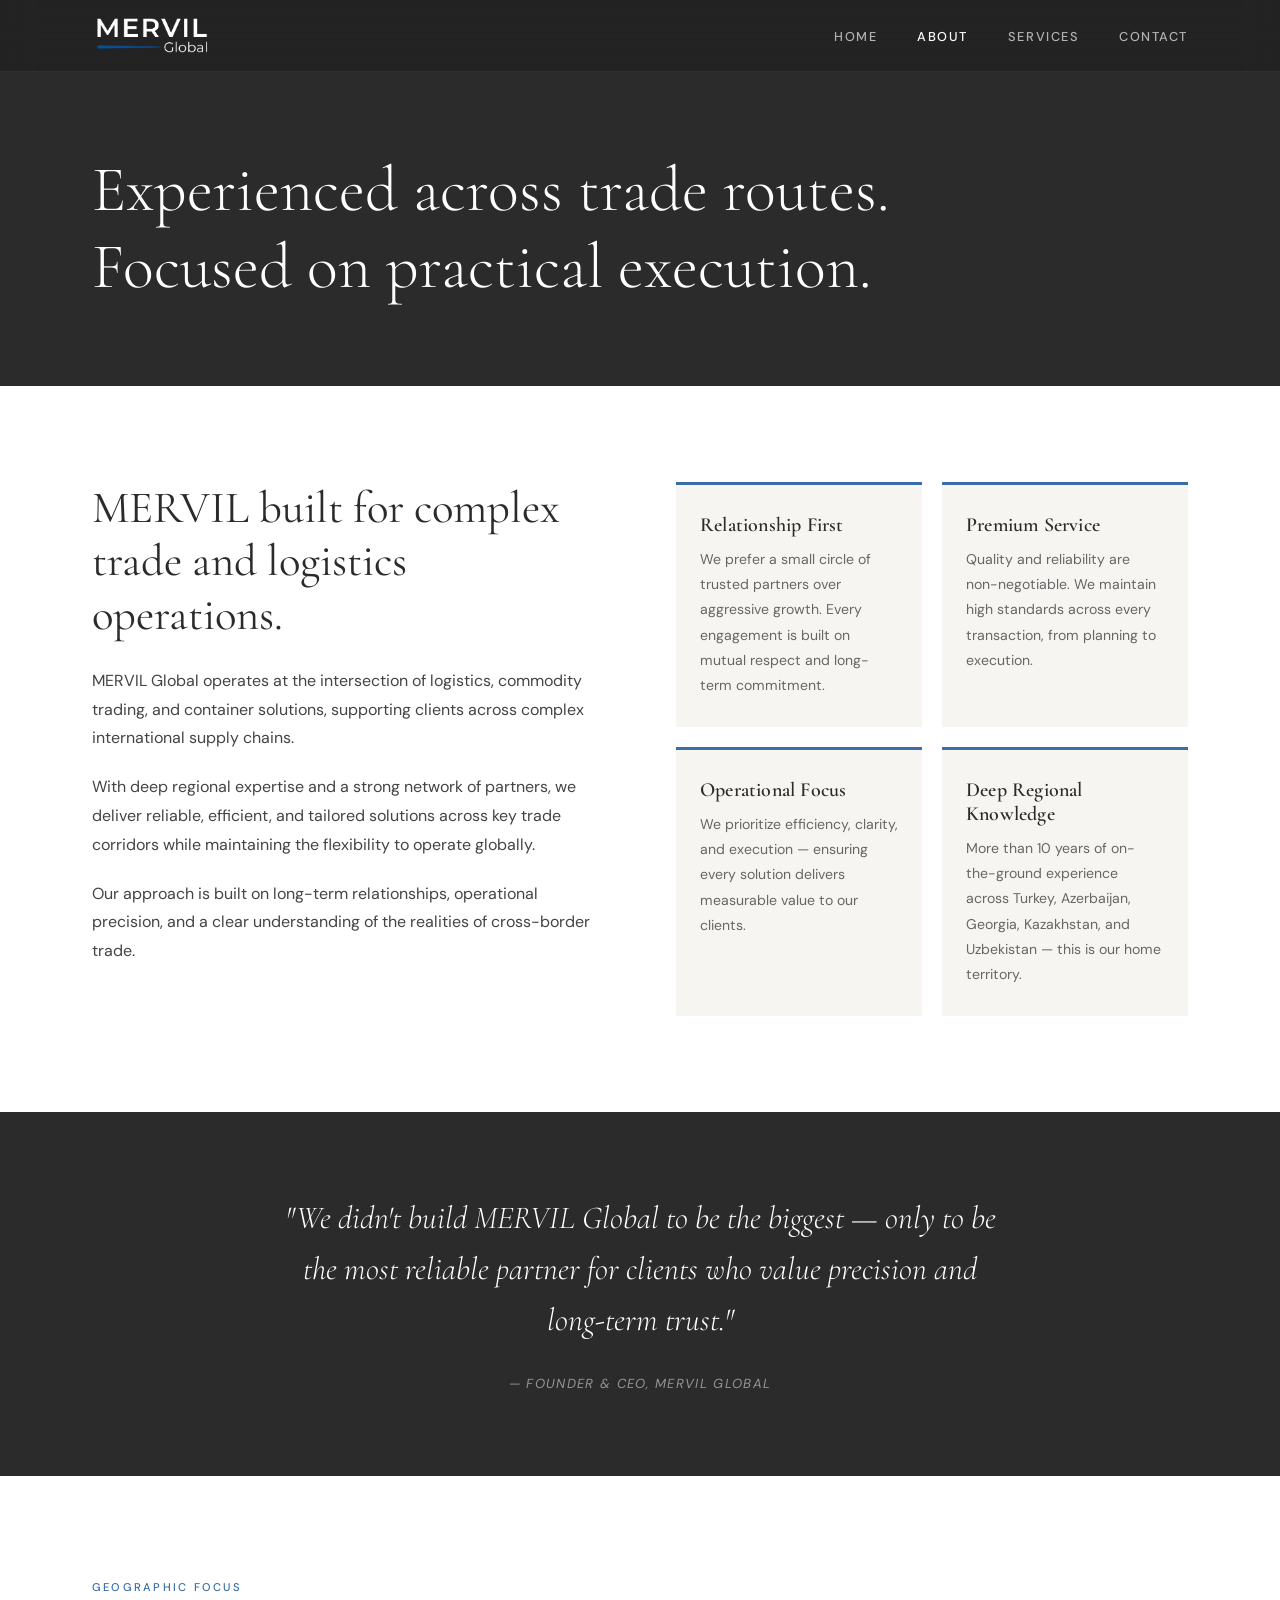
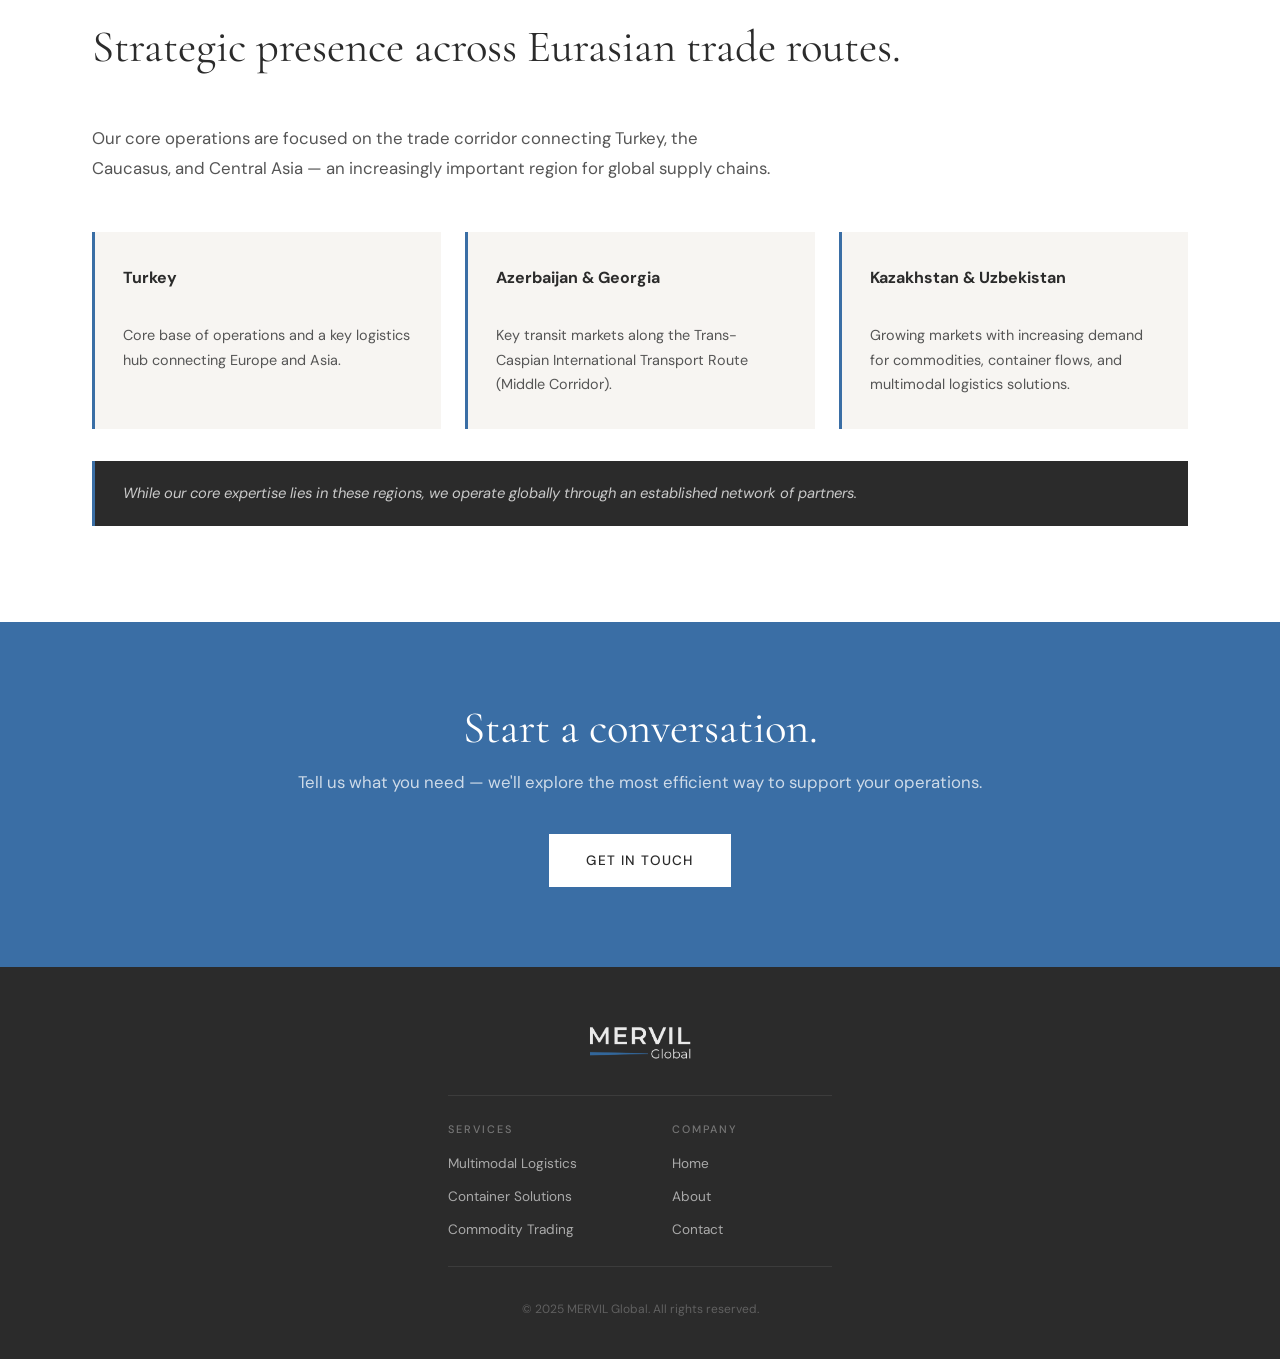
==== about.html @ df40c016 "Add files via upload" ====
<!DOCTYPE html>
<html lang="en">
<head>
  <meta charset="UTF-8" />
  <meta name="viewport" content="width=device-width, initial-scale=1.0" />
  <title>About – MERVIL Global</title>
  <link rel="stylesheet" href="style.css" />
  <link rel="icon" type="image/x-icon" href="favicon.ico" />
  <link rel="icon" type="image/png" sizes="32x32" href="favicon-32.png" />
  <link rel="icon" type="image/png" sizes="16x16" href="favicon-16.png" />
  <link rel="apple-touch-icon" sizes="512x512" href="favicon.png" />
  <link href="https://fonts.googleapis.com/css2?family=Cormorant+Garamond:wght@300;400;600&family=DM+Sans:wght@300;400;500&display=swap" rel="stylesheet" />
</head>
<body>

  <nav class="nav" id="nav">
    <div class="nav__inner">
      <a href="index.html" class="nav__logo">
        <img src="logo.png" alt="MERVIL Global" />
      </a>
      <button class="nav__burger" id="burger" aria-label="Menu">
        <span></span><span></span><span></span>
      </button>
      <ul class="nav__links" id="navLinks">
        <li><a href="index.html">Home</a></li>
        <li><a href="about.html" class="active">About</a></li>
        <li><a href="services.html">Services</a></li>
        <li><a href="contact.html">Contact</a></li>
      </ul>
    </div>
  </nav>

  <!-- PAGE HERO -->
  <section class="page-hero">
    <div class="container">
      <h1>Experienced across trade routes.<br>Focused on practical execution.</h1>
    </div>
  </section>

  <!-- STORY SECTION -->
  <section class="story section">
    <div class="container story__inner">
      <div class="story__text">
        <h2>MERVIL built for complex trade and logistics operations.</h2>
        <p>MERVIL Global operates at the intersection of logistics, commodity trading, and container solutions, supporting clients across complex international supply chains.</p>
        <p>With deep regional expertise and a strong network of partners, we deliver reliable, efficient, and tailored solutions across key trade corridors while maintaining the flexibility to operate globally.</p>
        <p>Our approach is built on long-term relationships, operational precision, and a clear understanding of the realities of cross-border trade.</p>
      </div>
      <div class="story__values">
        <div class="value-card">
          <h4>Relationship First</h4>
          <p>We prefer a small circle of trusted partners over aggressive growth. Every engagement is built on mutual respect and long-term commitment.</p>
        </div>
        <div class="value-card">
          <h4>Premium Service</h4>
          <p>Quality and reliability are non-negotiable. We maintain high standards across every transaction, from planning to execution.</p>
        </div>
        <div class="value-card">
          <h4>Operational Focus</h4>
          <p>We prioritize efficiency, clarity, and execution — ensuring every solution delivers measurable value to our clients.</p>
        </div>
        <div class="value-card">
          <h4>Deep Regional Knowledge</h4>
          <p>More than 10 years of on-the-ground experience across Turkey, Azerbaijan, Georgia, Kazakhstan, and Uzbekistan — this is our home territory.</p>
        </div>
      </div>
    </div>
  </section>

  <!-- PHILOSOPHY -->
  <section class="philosophy section--dark">
    <div class="container philosophy__inner">
      <blockquote class="philosophy__quote">
        "We didn't build MERVIL Global to be the biggest — only to be the most reliable partner for clients who value precision and long-term trust."
      </blockquote>
      <cite>— Founder &amp; CEO, MERVIL Global</cite>
    </div>
  </section>

  <!-- GEOGRAPHY -->
  <section class="section">
    <div class="container">
      <div class="section-header">
        <span class="label">Geographic Focus</span>
        <h2>Strategic presence across Eurasian trade routes.</h2>
      </div>
      <p class="section-sub">Our core operations are focused on the trade corridor connecting Turkey, the Caucasus, and Central Asia — an increasingly important region for global supply chains.</p>
      <div class="geo-grid">
        <div class="geo-item"><strong>Turkey</strong><br>Core base of operations and a key logistics hub connecting Europe and Asia.</div>
        <div class="geo-item"><strong>Azerbaijan &amp; Georgia</strong><br>Key transit markets along the Trans-Caspian International Transport Route (Middle Corridor).</div>
        <div class="geo-item"><strong>Kazakhstan &amp; Uzbekistan</strong><br>Growing markets with increasing demand for commodities, container flows, and multimodal logistics solutions.</div>
      </div>
      <p class="geo-global">While our core expertise lies in these regions, we operate globally through an established network of partners.</p>
    </div>
  </section>

  <!-- CTA BANNER -->
  <section class="cta-banner">
    <div class="container">
      <h2>Start a conversation.</h2>
      <p>Tell us what you need — we'll explore the most efficient way to support your operations.</p>
      <a href="contact.html" class="btn btn--white">Get in Touch</a>
    </div>
  </section>

  <footer class="footer">
    <div class="container footer__inner">
      <a href="index.html" class="footer__logo"><img src="logo.png" alt="MERVIL Global" /></a>

      <div class="footer__cols">
        <div class="footer__col">
          <span class="footer__col-title">Services</span>
          <a href="services.html#logistics">Multimodal Logistics</a>
          <a href="services.html#containers">Container Solutions</a>
          <a href="services.html#commodities">Commodity Trading</a>
        </div>
        <div class="footer__col">
          <span class="footer__col-title">Company</span>
          <a href="index.html">Home</a>
          <a href="about.html">About</a>
          <a href="contact.html">Contact</a>
        </div>
      </div>
      <div class="footer__copy">© 2025 MERVIL Global. All rights reserved.</div>
    </div>
  </footer>

  <script src="main.js"></script>
</body>
</html>
---- style.css ----
/* ================================================
   MERVIL GLOBAL — STYLESHEET
   Palette: Charcoal #2B2B2B · Blue #2156A0 · Off-white #F7F5F2
   Fonts: Cormorant Garamond (display) · DM Sans (body)
================================================ */

:root {
  --charcoal: #2B2B2B;
  --blue: #3A6EA5;
  --blue-light: #5a90c8;
  --off-white: #F7F5F2;
  --mid-grey: #888;
  --border: #e0ddd9;
  --font-display: 'Cormorant Garamond', serif;
  --font-body: 'DM Sans', sans-serif;
  --max-w: 1160px;
  --nav-h: 72px;
  --transition: 0.25s ease;
}

*, *::before, *::after { box-sizing: border-box; margin: 0; padding: 0; }

html { scroll-behavior: smooth; font-size: 16px; }

body {
  font-family: var(--font-body);
  color: var(--charcoal);
  background: #fff;
  line-height: 1.7;
  -webkit-font-smoothing: antialiased;
}

img { max-width: 100%; display: block; }
a { text-decoration: none; color: inherit; }

/* ── CONTAINER ── */
.container {
  max-width: var(--max-w);
  margin: 0 auto;
  padding: 0 32px;
}

/* ── TYPOGRAPHY ── */
h1, h2, h3, h4 {
  font-family: var(--font-display);
  font-weight: 400;
  line-height: 1.2;
  color: var(--charcoal);
}
h1 { font-size: clamp(2.6rem, 5vw, 4.2rem); }
h2 { font-size: clamp(2rem, 3.5vw, 3rem); }
h3 { font-size: 1.5rem; }
h4 { font-size: 1.2rem; }
em { font-style: normal; color: #3A6EA5; }

p { font-size: 1rem; color: #444; line-height: 1.8; }

.label {
  display: inline-block;
  font-family: var(--font-body);
  font-size: 0.7rem;
  font-weight: 500;
  letter-spacing: 0.2em;
  text-transform: uppercase;
  color: var(--blue);
  margin-bottom: 16px;
}

/* ── SECTIONS ── */
.section { padding: 96px 0; }
.section--dark {
  padding: 80px 0;
  background: var(--charcoal);
  color: #fff;
}

.section-header { margin-bottom: 48px; }
.section-header h2 { margin-top: 8px; }

.section-sub {
  max-width: 680px;
  font-size: 1.05rem;
  color: #555;
  margin-top: 16px;
  margin-bottom: 48px;
}

.section-divider {
  height: 1px;
  background: var(--border);
  max-width: var(--max-w);
  margin: 0 auto;
}

/* ── BUTTONS ── */
.btn {
  display: inline-block;
  padding: 14px 36px;
  font-family: var(--font-body);
  font-size: 0.85rem;
  font-weight: 500;
  letter-spacing: 0.08em;
  text-transform: uppercase;
  border: 1.5px solid transparent;
  transition: all var(--transition);
  cursor: pointer;
}
.btn--primary {
  background: #3A6EA5;
  color: #fff;
  border-color: #3A6EA5;
}
.btn--primary:hover {
  background: #2F5E9E;
  border-color: #2F5E9E;
}
.btn--ghost {
  background: transparent;
  color: rgba(255,255,255,0.75);
  border-color: rgba(255,255,255,0.3);
}
.btn--ghost:hover {
  border-color: rgba(255,255,255,0.7);
  color: #fff;
  background: rgba(255,255,255,0.06);
}
.btn--white {
  background: #fff;
  color: var(--charcoal);
  border-color: #fff;
}
.btn--white:hover {
  background: transparent;
  color: #fff;
  border-color: #fff;
}
.btn--full { width: 100%; text-align: center; }

/* ── NAVIGATION ── */
.nav {
  position: fixed;
  top: 0; left: 0; right: 0;
  z-index: 100;
  height: var(--nav-h);
  background: rgba(30, 30, 30, 0.6);
  border-bottom: 1px solid rgba(255,255,255,0.06);
  transition: background var(--transition), border-color var(--transition), box-shadow var(--transition);
  backdrop-filter: blur(16px);
  -webkit-backdrop-filter: blur(16px);
}
.nav.scrolled {
  background: rgba(27, 27, 27, 0.97);
  border-color: rgba(255,255,255,0.08);
  box-shadow: 0 4px 32px rgba(0,0,0,0.3);
}
.nav__inner {
  max-width: var(--max-w);
  margin: 0 auto;
  padding: 0 32px;
  height: 100%;
  display: flex;
  align-items: center;
  justify-content: space-between;
}
.nav__logo img {
  height: 44px;
  width: auto;
  object-fit: contain;
}
.nav__links {
  list-style: none;
  display: flex;
  gap: 40px;
}
.nav__links a {
  font-size: 0.8rem;
  font-weight: 500;
  letter-spacing: 0.12em;
  text-transform: uppercase;
  color: rgba(255,255,255,0.65);
  transition: color var(--transition);
}
.nav__links a:hover,
.nav__links a.active { color: #fff; }

.nav__burger {
  display: none;
  flex-direction: column;
  gap: 5px;
  background: none;
  border: none;
  cursor: pointer;
  padding: 4px;
}
.nav__burger span {
  display: block;
  width: 24px;
  height: 2px;
  background: rgba(255,255,255,0.8);
  transition: all var(--transition);
}

/* ── HERO ── */
.hero {
  min-height: 100vh;
  display: flex;
  align-items: center;
  position: relative;
  overflow: hidden;
  padding-top: var(--nav-h);
  background: #383838;
}
.hero__bg {
  position: absolute;
  inset: 0;
  background:
    radial-gradient(ellipse 60% 70% at 80% 50%, rgba(33,86,160,0.22) 0%, transparent 70%),
    linear-gradient(145deg, #2a2a2a 0%, #363636 50%, #3d3d3d 100%);
}
.hero__content {
  position: relative;
  z-index: 2;
  max-width: var(--max-w);
  margin: 0 auto;
  padding: 80px 32px;
  animation: fadeUp 0.9s ease both;
}
.hero__eyebrow {
  font-size: 0.72rem;
  font-weight: 500;
  letter-spacing: 0.25em;
  text-transform: uppercase;
  color: var(--blue-light);
  margin-bottom: 24px;
}
.hero__title {
  font-size: clamp(3rem, 6vw, 5.5rem);
  color: #fff;
  font-weight: 300;
  line-height: 1.1;
  margin-bottom: 28px;
}
.hero__sub {
  font-size: 1rem;
  color: rgba(255,255,255,0.75);
  font-weight: 500;
  max-width: 560px;
  line-height: 1.8;
  margin-bottom: 48px;
  letter-spacing: 0.06em;
}
.hero__cta { display: flex; gap: 16px; flex-wrap: wrap; }

.hero__scroll {
  position: absolute;
  bottom: 40px;
  left: 50%;
  transform: translateX(-50%);
  font-size: 0.65rem;
  letter-spacing: 0.2em;
  text-transform: uppercase;
  color: rgba(255,255,255,0.35);
  z-index: 2;
  animation: scrollBounce 2s ease-in-out infinite;
}
.hero__scroll::before {
  content: '';
  display: block;
  width: 1px;
  height: 32px;
  background: rgba(255,255,255,0.3);
  margin: 0 auto 8px;
}

.pillars__header {
  text-align: center;
  margin-bottom: 48px;
}
.pillars__headline {
  font-family: var(--font-display);
  font-size: clamp(1.15rem, 2vw, 1.5rem);
  color: #555;
  font-weight: 400;
  max-width: 680px;
  margin: 0 auto;
  line-height: 1.5;
}

/* ── MOTHER'S DAY ── */
.mothers-day {
  background: #fff;
  padding: 48px 0;
  text-align: center;
  border-bottom: 1px solid var(--border);
}
.mothers-day__msg {
  font-family: var(--font-display);
  font-size: clamp(1.3rem, 3vw, 2rem);
  color: var(--charcoal);
  font-weight: 400;
  font-style: italic;
  letter-spacing: 0.02em;
  line-height: 1.6;
}

/* ── PILLARS ── */
.pillars { background: var(--off-white); }
.pillars__grid {
  display: grid;
  grid-template-columns: repeat(3, 1fr);
  gap: 2px;
}
.pillar {
  background: #fff;
  padding: 48px 36px;
  display: block;
  transition: box-shadow var(--transition);
  position: relative;
}
.pillar::after {
  content: '';
  position: absolute;
  bottom: 0; left: 0;
  width: 0; height: 3px;
  background: var(--blue);
  transition: width 0.3s ease;
}
.pillar:hover::after { width: 100%; }
.pillar:hover { box-shadow: 0 8px 40px rgba(0,0,0,0.08); z-index: 1; }
.pillar__icon {
  width: 52px; height: 52px;
  color: var(--blue);
  margin-bottom: 24px;
}
.pillar__icon svg { width: 100%; height: 100%; }
.pillar h3 {
  font-size: 1.25rem;
  margin-bottom: 14px;
  line-height: 1.3;
}
.pillar p {
  font-size: 0.9rem;
  color: #666;
  margin-bottom: 20px;
}
.pillar__link {
  font-size: 0.78rem;
  font-weight: 500;
  letter-spacing: 0.08em;
  text-transform: uppercase;
  color: var(--blue);
}

/* ── ABOUT STRIP ── */
.about-strip { background: #fff; }
.about-strip__inner {
  display: grid;
  grid-template-columns: 1fr 1fr;
  gap: 80px;
  align-items: center;
}
.about-strip__text h2 { margin-bottom: 20px; }
.about-strip__text p { margin-bottom: 32px; }
.about-strip__stat-col { display: flex; flex-direction: column; gap: 32px; }
.stat {
  padding: 28px 32px;
  border-left: 3px solid var(--blue);
  background: var(--off-white);
}
.stat__num {
  display: block;
  font-family: var(--font-display);
  font-size: 2.8rem;
  font-weight: 400;
  color: var(--charcoal);
  line-height: 1;
  margin-bottom: 6px;
}
.stat__label {
  font-size: 0.82rem;
  color: #666;
  font-weight: 400;
}

/* ── REGIONS ── */
.regions { background: var(--off-white); text-align: center; }
.regions__list {
  display: flex;
  flex-wrap: wrap;
  align-items: center;
  justify-content: center;
  gap: 8px 0;
  margin-top: 40px;
}
.region {
  font-family: var(--font-display);
  font-size: 1.5rem;
  font-weight: 400;
  padding: 0 24px;
}
.region__sep { color: var(--blue); font-size: 1.2rem; }

.regions__note {
  margin-top: 40px;
  text-align: center;
  font-size: 0.88rem;
  color: #888;
  font-style: italic;
}

.why-home { background: var(--off-white); }
.why-home .why-grid { margin-top: 0; }

/* ── CTA BANNER ── */
.cta-banner {
  background: var(--blue);
  padding: 80px 0;
  text-align: center;
}
.cta-banner h2 {
  color: #fff;
  font-size: clamp(1.8rem, 3.5vw, 2.8rem);
  margin-bottom: 12px;
}
.cta-banner p {
  color: rgba(255,255,255,0.75);
  font-size: 1.05rem;
  margin-bottom: 36px;
}

/* ── FOOTER ── */
.footer {
  background: var(--charcoal);
  padding: 56px 0 40px;
}
.footer__inner {
  display: flex;
  flex-direction: column;
  align-items: center;
  gap: 24px;
  text-align: center;
}
.footer__logo img {
  height: 40px;
  width: auto;
  object-fit: contain;
  mix-blend-mode: screen;
  opacity: 0.9;
}
.footer__tagline {
  font-size: 0.72rem;
  letter-spacing: 0.2em;
  text-transform: uppercase;
  color: rgba(255,255,255,0.35);
}
.footer__cols {
  display: flex;
  gap: 64px;
  margin: 8px 0;
  border-top: 1px solid rgba(255,255,255,0.08);
  border-bottom: 1px solid rgba(255,255,255,0.08);
  padding: 24px 0;
}
.footer__col {
  display: flex;
  flex-direction: column;
  gap: 10px;
  text-align: left;
  min-width: 160px;
}
.footer__col-title {
  font-size: 0.68rem;
  font-weight: 500;
  letter-spacing: 0.18em;
  text-transform: uppercase;
  color: rgba(255,255,255,0.35);
  margin-bottom: 4px;
}
.footer__col a {
  font-size: 0.85rem;
  color: rgba(255,255,255,0.6);
  transition: color var(--transition);
}
.footer__col a:hover { color: #fff; }
.footer__copy {
  font-size: 0.75rem;
  color: rgba(255,255,255,0.25);
}

/* ── WHY US ── */
.why-intro { background: #fff; }
.why-intro__inner { max-width: 760px; }
.why-intro__text {
  font-family: var(--font-display);
  font-size: clamp(1.15rem, 2vw, 1.5rem);
  color: #444;
  font-weight: 400;
  line-height: 1.7;
}
.why-blocks { background: var(--off-white); padding: 0; }
.why-grid {
  display: grid;
  grid-template-columns: repeat(2, 1fr);
  gap: 2px;
}
.why-card {
  background: #fff;
  padding: 48px 40px;
  display: flex;
  gap: 28px;
  align-items: flex-start;
  transition: box-shadow var(--transition);
  position: relative;
}
.why-card::after {
  content: '';
  position: absolute;
  bottom: 0; left: 0;
  width: 0; height: 3px;
  background: var(--blue);
  transition: width 0.3s ease;
}
.why-card:hover::after { width: 100%; }
.why-card:hover { box-shadow: 0 8px 40px rgba(0,0,0,0.07); z-index: 1; }
.why-card__num {
  font-family: var(--font-display);
  font-size: 2.8rem;
  font-weight: 300;
  color: var(--border);
  line-height: 1;
  min-width: 48px;
  padding-top: 4px;
}
.why-card__body h3 {
  font-size: 1.3rem;
  margin-bottom: 12px;
  line-height: 1.25;
}
.why-card__body p {
  font-size: 0.9rem;
  color: #666;
  line-height: 1.75;
}

.geo-global {
  margin-top: 32px;
  padding: 20px 28px;
  background: var(--charcoal);
  color: rgba(255,255,255,0.75);
  font-size: 0.92rem;
  font-style: italic;
  border-left: 3px solid var(--blue);
  line-height: 1.7;
}

/* ── PAGE HERO (inner pages) ── */
.page-hero {
  padding: calc(var(--nav-h) + 80px) 0 80px;
  background: var(--charcoal);
}
.page-hero .label { color: var(--blue-light); }
.page-hero h1 { color: #fff; font-weight: 300; }

/* ── STORY ── */
.story__inner {
  display: grid;
  grid-template-columns: 1fr 1fr;
  gap: 72px;
  align-items: start;
}
.story__text h2 { margin-bottom: 24px; }
.story__text p { margin-bottom: 20px; }
.story__values {
  display: grid;
  grid-template-columns: 1fr 1fr;
  gap: 20px;
}
.value-card {
  padding: 28px 24px;
  background: var(--off-white);
  border-top: 3px solid var(--blue);
}
.value-card h4 {
  margin-bottom: 10px;
  font-family: var(--font-display);
  font-size: 1.25rem;
  font-weight: 600;
  color: var(--charcoal);
  letter-spacing: 0.01em;
}
.value-card p { font-size: 0.88rem; color: #666; }

/* ── PHILOSOPHY ── */
.philosophy__inner { max-width: 800px; margin: 0 auto; text-align: center; }
.philosophy__quote {
  font-family: var(--font-display);
  font-size: clamp(1.4rem, 2.5vw, 2rem);
  font-weight: 300;
  font-style: italic;
  color: #fff;
  line-height: 1.6;
  margin-bottom: 24px;
}
.philosophy__inner cite {
  font-size: 0.82rem;
  letter-spacing: 0.1em;
  color: rgba(255,255,255,0.5);
  text-transform: uppercase;
}

/* ── GEO GRID ── */
.geo-grid {
  display: grid;
  grid-template-columns: repeat(3, 1fr);
  gap: 24px;
  margin-top: 32px;
}
.geo-item {
  padding: 32px 28px;
  background: var(--off-white);
  border-left: 3px solid var(--blue);
  font-size: 0.9rem;
  color: #555;
  line-height: 1.7;
}
.geo-item strong { display: block; color: var(--charcoal); font-size: 1rem; margin-bottom: 8px; }

/* ── SERVICES ── */
.service-block__inner {
  display: grid;
  grid-template-columns: 120px 1fr;
  gap: 60px;
  align-items: start;
}
.service-block__inner--alt { /* same layout */ }
.service-block__label {
  display: flex;
  flex-direction: column;
  align-items: center;
  gap: 16px;
  padding-top: 8px;
}
.svc-num {
  font-family: var(--font-display);
  font-size: 3.5rem;
  font-weight: 300;
  color: var(--border);
  line-height: 1;
}
.svc-divider {
  width: 1px;
  height: 60px;
  background: var(--blue);
}
.service-block__content .label { margin-bottom: 12px; }
.service-block__content h2 { margin-bottom: 20px; }
.service-block__content p { margin-bottom: 16px; }
.svc-list {
  list-style: none;
  margin-top: 24px;
  display: flex;
  flex-direction: column;
  gap: 10px;
}
.svc-list li {
  font-size: 0.9rem;
  color: #555;
  padding-left: 20px;
  position: relative;
}
.svc-list li::before {
  content: '→';
  position: absolute;
  left: 0;
  color: var(--blue);
  font-size: 0.8rem;
}

/* ── CONTACT ── */
.contact-section__inner {
  display: grid;
  grid-template-columns: 1fr 1fr;
  gap: 80px;
  align-items: start;
}
.contact-info h2 { margin-bottom: 20px; }
.contact-info > p { margin-bottom: 40px; }
.contact-details { display: flex; flex-direction: column; gap: 24px; margin-bottom: 40px; }
.contact-item { border-bottom: 1px solid var(--border); padding-bottom: 20px; }
.contact-item__label {
  display: block;
  font-size: 0.68rem;
  font-weight: 500;
  letter-spacing: 0.18em;
  text-transform: uppercase;
  color: var(--mid-grey);
  margin-bottom: 4px;
}
.contact-item__val {
  font-size: 0.95rem;
  color: var(--charcoal);
  transition: color var(--transition);
}
a.contact-item__val:hover { color: var(--blue); }
.contact-note {
  padding: 20px 24px;
  background: var(--off-white);
  border-left: 3px solid var(--blue);
}
.contact-note p { font-size: 0.85rem; color: #666; }

/* FORM */
.contact-form { display: flex; flex-direction: column; gap: 20px; }
.form-group { display: flex; flex-direction: column; gap: 6px; }
.form-group label {
  font-size: 0.72rem;
  font-weight: 500;
  letter-spacing: 0.12em;
  text-transform: uppercase;
  color: #666;
}
.form-group input,
.form-group textarea,
.form-group select {
  width: 100%;
  padding: 14px 16px;
  border: 1.5px solid var(--border);
  background: var(--off-white);
  font-family: var(--font-body);
  font-size: 0.95rem;
  color: var(--charcoal);
  outline: none;
  transition: border-color var(--transition);
  appearance: none;
}
.form-group input:focus,
.form-group textarea:focus,
.form-group select:focus { border-color: var(--blue); background: #fff; }
.form-group textarea { resize: vertical; min-height: 120px; }
.form-success {
  display: none;
  padding: 16px;
  background: #e8f5e9;
  color: #2e7d32;
  font-size: 0.9rem;
  border-left: 3px solid #2e7d32;
}
.form-success.visible { display: block; }

/* ── ANIMATIONS ── */
@keyframes fadeUp {
  from { opacity: 0; transform: translateY(30px); }
  to   { opacity: 1; transform: translateY(0); }
}
@keyframes scrollBounce {
  0%, 100% { transform: translateX(-50%) translateY(0); }
  50%       { transform: translateX(-50%) translateY(8px); }
}

/* ── RESPONSIVE ── */
@media (max-width: 900px) {
  .pillars__grid { grid-template-columns: 1fr; gap: 1px; }
  .about-strip__inner { grid-template-columns: 1fr; gap: 48px; }
  .story__inner { grid-template-columns: 1fr; gap: 48px; }
  .story__values { grid-template-columns: 1fr; }
  .geo-grid { grid-template-columns: 1fr; }
  .why-grid { grid-template-columns: 1fr; }
  .why-card { padding: 36px 28px; }
  .contact-section__inner { grid-template-columns: 1fr; gap: 48px; }
  .service-block__inner { grid-template-columns: 1fr; gap: 24px; }
  .service-block__label { flex-direction: row; }
  .svc-divider { width: 40px; height: 1px; }
  .regions__list { flex-direction: column; }
  .region__sep { transform: rotate(90deg); }
}

@media (max-width: 640px) {
  .nav__links { display: none; flex-direction: column; position: fixed; top: var(--nav-h); left: 0; right: 0; background: rgba(27,27,27,0.98); padding: 24px 32px; gap: 20px; border-bottom: 1px solid rgba(255,255,255,0.08); box-shadow: 0 8px 32px rgba(0,0,0,0.3); }
  .nav__links.open { display: flex; }
  .nav__burger { display: flex; }
  .hero__cta { flex-direction: column; }
  .footer__cols { flex-direction: column; gap: 24px; align-items: center; }
  .footer__col { text-align: center; min-width: unset; }
  .section { padding: 64px 0; }
}
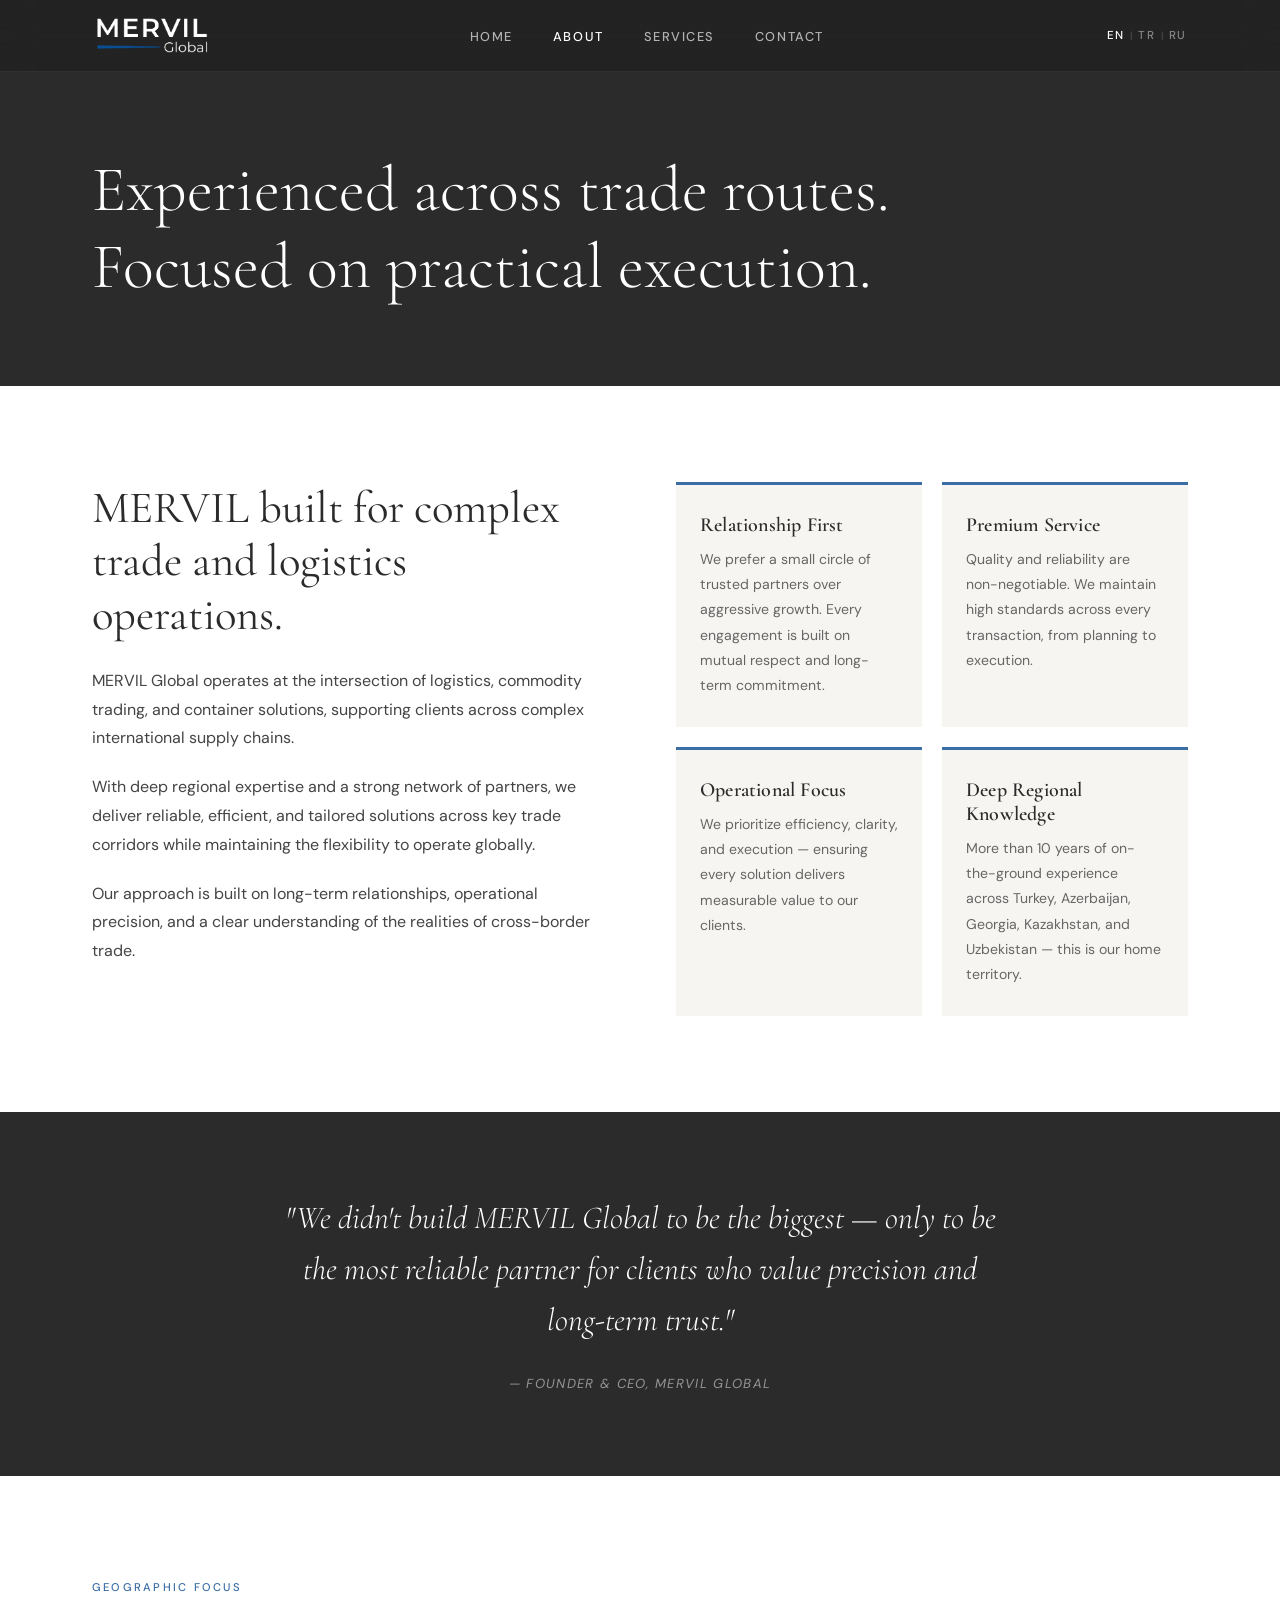
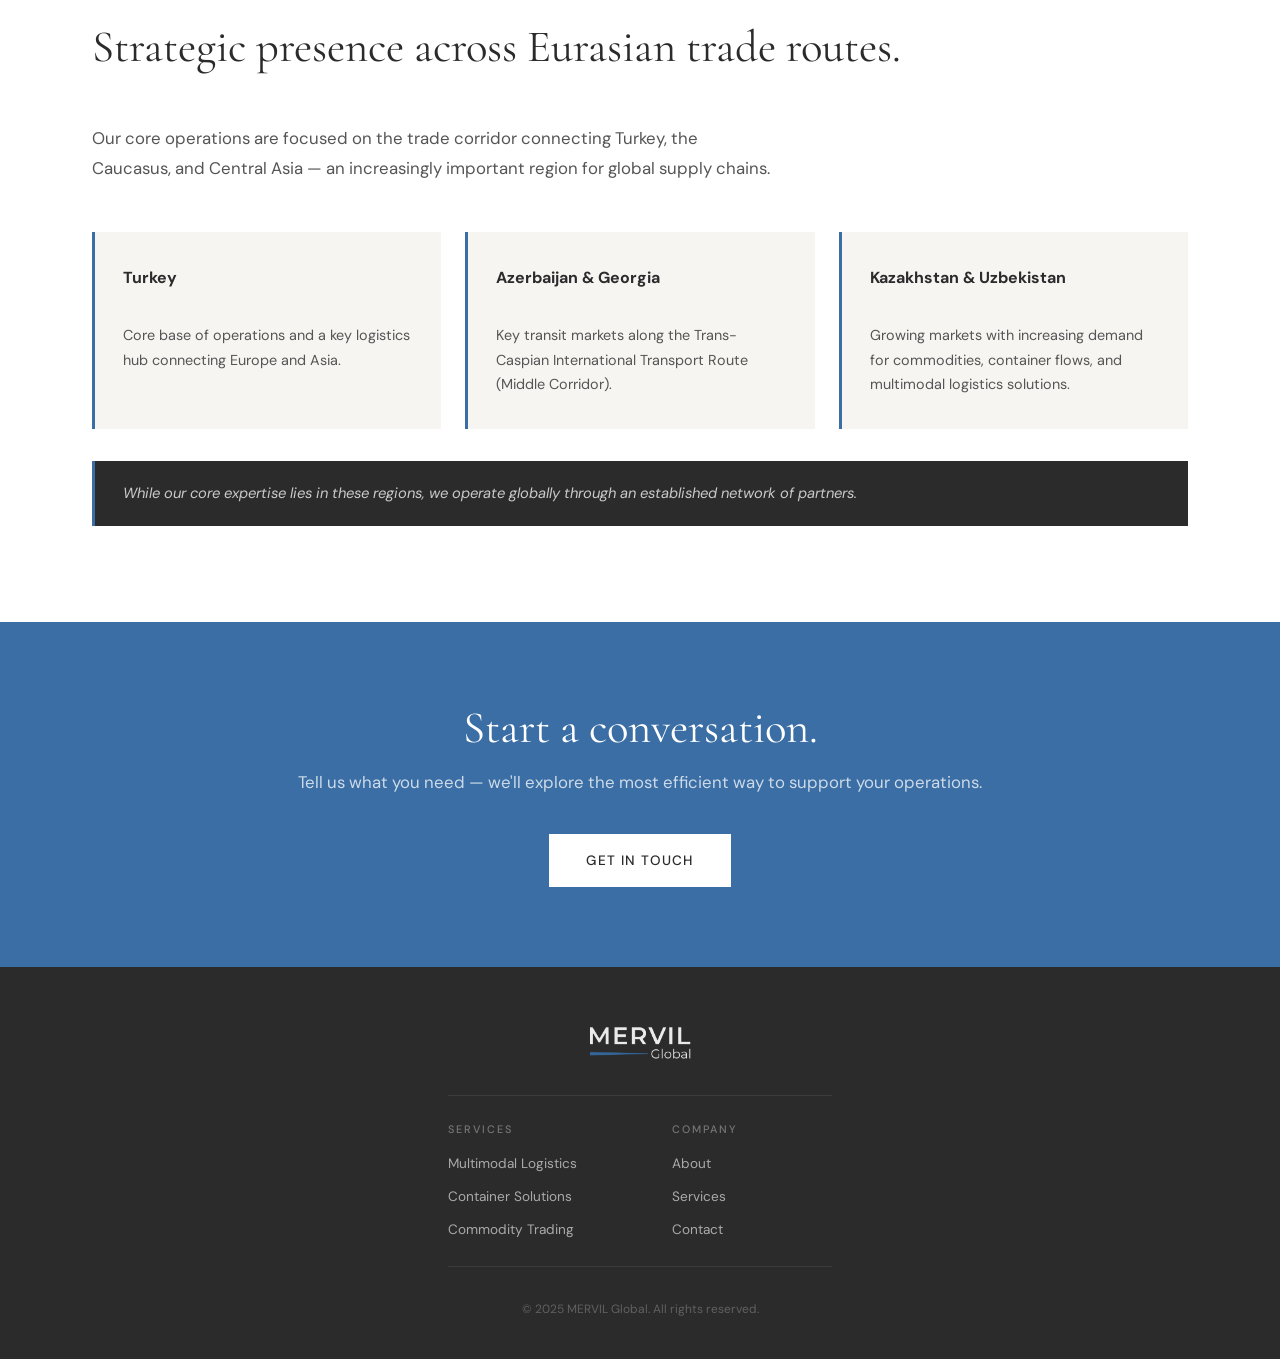
==== commit 57eff231: "Add files via upload" ====
--- a/about.html
+++ b/about.html
@@ -12,119 +12,113 @@
   <link href="https://fonts.googleapis.com/css2?family=Cormorant+Garamond:wght@300;400;600&family=DM+Sans:wght@300;400;500&display=swap" rel="stylesheet" />
 </head>
 <body>
-
   <nav class="nav" id="nav">
     <div class="nav__inner">
-      <a href="index.html" class="nav__logo">
-        <img src="logo.png" alt="MERVIL Global" />
-      </a>
-      <button class="nav__burger" id="burger" aria-label="Menu">
-        <span></span><span></span><span></span>
-      </button>
+      <a href="index.html" class="nav__logo"><img src="logo.png" alt="MERVIL Global" /></a>
+      <button class="nav__burger" id="burger" aria-label="Menu"><span></span><span></span><span></span></button>
       <ul class="nav__links" id="navLinks">
-        <li><a href="index.html">Home</a></li>
-        <li><a href="about.html" class="active">About</a></li>
-        <li><a href="services.html">Services</a></li>
-        <li><a href="contact.html">Contact</a></li>
+        <li><a href="index.html" data-i18n="nav_home">Home</a></li>
+        <li><a href="about.html" class="active" data-i18n="nav_about">About</a></li>
+        <li><a href="services.html" data-i18n="nav_services">Services</a></li>
+        <li><a href="contact.html" data-i18n="nav_contact">Contact</a></li>
       </ul>
+      <div class="lang-switcher">
+        <button class="lang-btn active" data-lang="en">EN</button>
+        <span class="lang-sep">|</span>
+        <button class="lang-btn" data-lang="tr">TR</button>
+        <span class="lang-sep">|</span>
+        <button class="lang-btn" data-lang="ru">RU</button>
+      </div>
     </div>
   </nav>
 
-  <!-- PAGE HERO -->
   <section class="page-hero">
     <div class="container">
-      <h1>Experienced across trade routes.<br>Focused on practical execution.</h1>
+      <h1 data-i18n="about_hero_title">Experienced across trade routes.<br>Focused on practical execution.</h1>
     </div>
   </section>
 
-  <!-- STORY SECTION -->
   <section class="story section">
     <div class="container story__inner">
       <div class="story__text">
-        <h2>MERVIL built for complex trade and logistics operations.</h2>
-        <p>MERVIL Global operates at the intersection of logistics, commodity trading, and container solutions, supporting clients across complex international supply chains.</p>
-        <p>With deep regional expertise and a strong network of partners, we deliver reliable, efficient, and tailored solutions across key trade corridors while maintaining the flexibility to operate globally.</p>
-        <p>Our approach is built on long-term relationships, operational precision, and a clear understanding of the realities of cross-border trade.</p>
+        <h2 data-i18n="about_story_title">MERVIL built for complex trade and logistics operations.</h2>
+        <p data-i18n="about_story_p1">MERVIL Global operates at the intersection of logistics, commodity trading, and container solutions, supporting clients across complex international supply chains.</p>
+        <p data-i18n="about_story_p2">With deep regional expertise and a strong network of partners, we deliver reliable, efficient, and tailored solutions across key trade corridors while maintaining the flexibility to operate globally.</p>
+        <p data-i18n="about_story_p3">Our approach is built on long-term relationships, operational precision, and a clear understanding of the realities of cross-border trade.</p>
       </div>
       <div class="story__values">
         <div class="value-card">
-          <h4>Relationship First</h4>
-          <p>We prefer a small circle of trusted partners over aggressive growth. Every engagement is built on mutual respect and long-term commitment.</p>
+          <h4 data-i18n="val1_title">Relationship First</h4>
+          <p data-i18n="val1_desc">We prefer a small circle of trusted partners over aggressive growth. Every engagement is built on mutual respect and long-term commitment.</p>
         </div>
         <div class="value-card">
-          <h4>Premium Service</h4>
-          <p>Quality and reliability are non-negotiable. We maintain high standards across every transaction, from planning to execution.</p>
+          <h4 data-i18n="val2_title">Premium Service</h4>
+          <p data-i18n="val2_desc">Quality and reliability are non-negotiable. We maintain high standards across every transaction, from planning to execution.</p>
         </div>
         <div class="value-card">
-          <h4>Operational Focus</h4>
-          <p>We prioritize efficiency, clarity, and execution — ensuring every solution delivers measurable value to our clients.</p>
+          <h4 data-i18n="val3_title">Operational Focus</h4>
+          <p data-i18n="val3_desc">We prioritize efficiency, clarity, and execution — ensuring every solution delivers measurable value to our clients.</p>
         </div>
         <div class="value-card">
-          <h4>Deep Regional Knowledge</h4>
-          <p>More than 10 years of on-the-ground experience across Turkey, Azerbaijan, Georgia, Kazakhstan, and Uzbekistan — this is our home territory.</p>
+          <h4 data-i18n="val4_title">Deep Regional Knowledge</h4>
+          <p data-i18n="val4_desc">More than 10 years of on-the-ground experience across Turkey, Azerbaijan, Georgia, Kazakhstan, and Uzbekistan — this is our home territory.</p>
         </div>
       </div>
     </div>
   </section>
 
-  <!-- PHILOSOPHY -->
   <section class="philosophy section--dark">
     <div class="container philosophy__inner">
-      <blockquote class="philosophy__quote">
-        "We didn't build MERVIL Global to be the biggest — only to be the most reliable partner for clients who value precision and long-term trust."
-      </blockquote>
-      <cite>— Founder &amp; CEO, MERVIL Global</cite>
+      <blockquote class="philosophy__quote" data-i18n="about_quote">"We didn't build MERVIL Global to be the biggest — only to be the most reliable partner for clients who value precision and long-term trust."</blockquote>
+      <cite data-i18n="about_cite">— Founder &amp; CEO, MERVIL Global</cite>
     </div>
   </section>
 
-  <!-- GEOGRAPHY -->
   <section class="section">
     <div class="container">
       <div class="section-header">
-        <span class="label">Geographic Focus</span>
-        <h2>Strategic presence across Eurasian trade routes.</h2>
+        <span class="label" data-i18n="about_geo_label">Geographic Focus</span>
+        <h2 data-i18n="about_geo_title">Strategic presence across Eurasian trade routes.</h2>
       </div>
-      <p class="section-sub">Our core operations are focused on the trade corridor connecting Turkey, the Caucasus, and Central Asia — an increasingly important region for global supply chains.</p>
+      <p class="section-sub" data-i18n="about_geo_sub">Our core operations are focused on the trade corridor connecting Turkey, the Caucasus, and Central Asia — an increasingly important region for global supply chains.</p>
       <div class="geo-grid">
-        <div class="geo-item"><strong>Turkey</strong><br>Core base of operations and a key logistics hub connecting Europe and Asia.</div>
-        <div class="geo-item"><strong>Azerbaijan &amp; Georgia</strong><br>Key transit markets along the Trans-Caspian International Transport Route (Middle Corridor).</div>
-        <div class="geo-item"><strong>Kazakhstan &amp; Uzbekistan</strong><br>Growing markets with increasing demand for commodities, container flows, and multimodal logistics solutions.</div>
+        <div class="geo-item"><strong data-i18n="geo1_name">Turkey</strong><br><span data-i18n="geo1_desc">Core base of operations and a key logistics hub connecting Europe and Asia.</span></div>
+        <div class="geo-item"><strong data-i18n="geo2_name">Azerbaijan &amp; Georgia</strong><br><span data-i18n="geo2_desc">Key transit markets along the Trans-Caspian International Transport Route (Middle Corridor).</span></div>
+        <div class="geo-item"><strong data-i18n="geo3_name">Kazakhstan &amp; Uzbekistan</strong><br><span data-i18n="geo3_desc">Growing markets with increasing demand for commodities, container flows, and multimodal logistics solutions.</span></div>
       </div>
-      <p class="geo-global">While our core expertise lies in these regions, we operate globally through an established network of partners.</p>
+      <p class="geo-global" data-i18n="geo_global">While our core expertise lies in these regions, we operate globally through an established network of partners.</p>
     </div>
   </section>
 
-  <!-- CTA BANNER -->
   <section class="cta-banner">
     <div class="container">
-      <h2>Start a conversation.</h2>
-      <p>Tell us what you need — we'll explore the most efficient way to support your operations.</p>
-      <a href="contact.html" class="btn btn--white">Get in Touch</a>
+      <h2 data-i18n="about_cta_title">Start a conversation.</h2>
+      <p data-i18n="about_cta_desc">Tell us what you need — we'll explore the most efficient way to support your operations.</p>
+      <a href="contact.html" class="btn btn--white" data-i18n="about_cta_btn">Get in Touch</a>
     </div>
   </section>
 
   <footer class="footer">
     <div class="container footer__inner">
       <a href="index.html" class="footer__logo"><img src="logo.png" alt="MERVIL Global" /></a>
-
       <div class="footer__cols">
         <div class="footer__col">
-          <span class="footer__col-title">Services</span>
-          <a href="services.html#logistics">Multimodal Logistics</a>
-          <a href="services.html#containers">Container Solutions</a>
-          <a href="services.html#commodities">Commodity Trading</a>
+          <span class="footer__col-title" data-i18n="footer_svc_title">Services</span>
+          <a href="services.html#logistics" data-i18n="footer_s1">Multimodal Logistics</a>
+          <a href="services.html#containers" data-i18n="footer_s2">Container Solutions</a>
+          <a href="services.html#commodities" data-i18n="footer_s3">Commodity Trading</a>
         </div>
         <div class="footer__col">
-          <span class="footer__col-title">Company</span>
-          <a href="index.html">Home</a>
-          <a href="about.html">About</a>
-          <a href="contact.html">Contact</a>
+          <span class="footer__col-title" data-i18n="footer_co_title">Company</span>
+          <a href="about.html" data-i18n="footer_about">About</a>
+          <a href="services.html" data-i18n="footer_services">Services</a>
+          <a href="contact.html" data-i18n="footer_contact">Contact</a>
         </div>
       </div>
-      <div class="footer__copy">© 2025 MERVIL Global. All rights reserved.</div>
+      <div class="footer__copy" data-i18n="footer_copy">© 2025 MERVIL Global. All rights reserved.</div>
     </div>
   </footer>
-
+  <script src="i18n.js"></script>
   <script src="main.js"></script>
 </body>
 </html>
--- a/style.css
+++ b/style.css
@@ -198,6 +198,32 @@
   height: 2px;
   background: rgba(255,255,255,0.8);
   transition: all var(--transition);
+}
+
+/* ── LANGUAGE SWITCHER ── */
+.lang-switcher {
+  display: flex;
+  align-items: center;
+  gap: 4px;
+  margin-left: 24px;
+}
+.lang-btn {
+  background: none;
+  border: none;
+  cursor: pointer;
+  font-family: var(--font-body);
+  font-size: 0.72rem;
+  font-weight: 500;
+  letter-spacing: 0.1em;
+  color: rgba(255,255,255,0.45);
+  padding: 4px 2px;
+  transition: color var(--transition);
+}
+.lang-btn:hover { color: rgba(255,255,255,0.8); }
+.lang-btn.active { color: #fff; }
+.lang-sep {
+  color: rgba(255,255,255,0.2);
+  font-size: 0.65rem;
 }
 
 /* ── HERO ── */
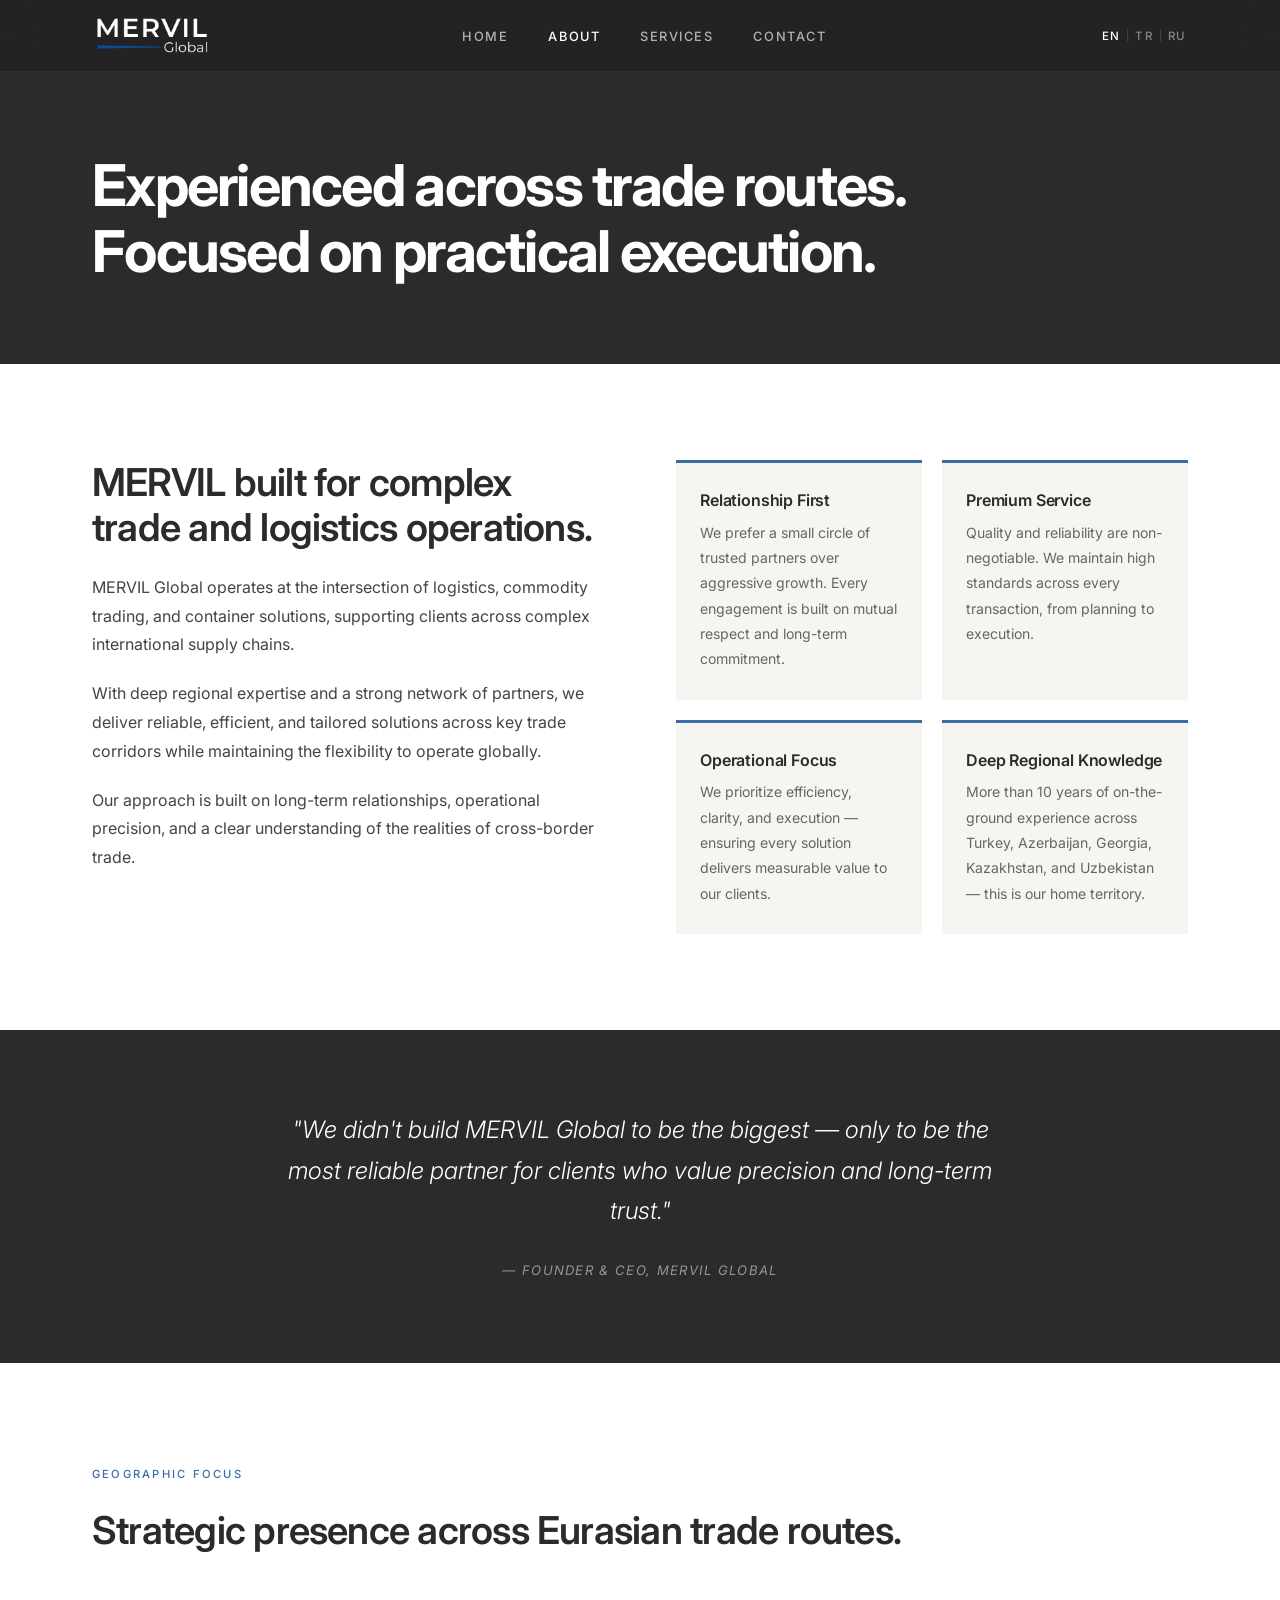
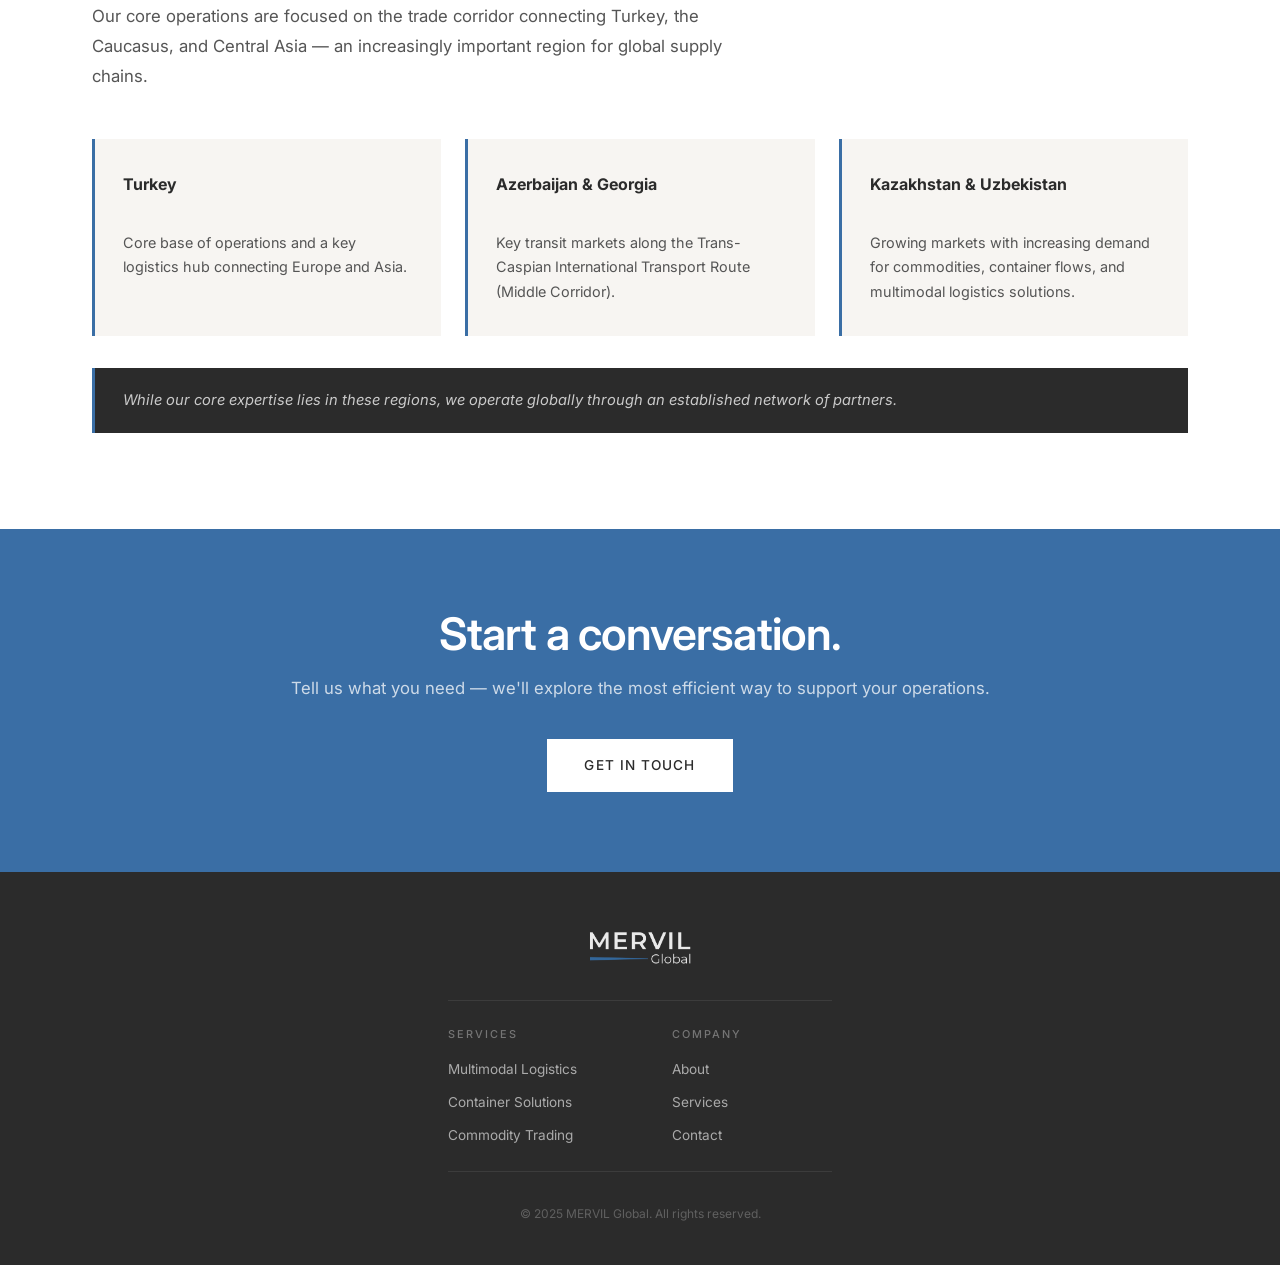
==== commit 566c0e8f: "Add files via upload" ====
--- a/about.html
+++ b/about.html
@@ -9,7 +9,7 @@
   <link rel="icon" type="image/png" sizes="32x32" href="favicon-32.png" />
   <link rel="icon" type="image/png" sizes="16x16" href="favicon-16.png" />
   <link rel="apple-touch-icon" sizes="512x512" href="favicon.png" />
-  <link href="https://fonts.googleapis.com/css2?family=Cormorant+Garamond:wght@300;400;600&family=DM+Sans:wght@300;400;500&display=swap" rel="stylesheet" />
+  <link href="https://fonts.googleapis.com/css2?family=Inter:wght@300;400;500;600;700&display=swap" rel="stylesheet" />
 </head>
 <body>
   <nav class="nav" id="nav">
--- a/style.css
+++ b/style.css
@@ -11,8 +11,8 @@
   --off-white: #F7F5F2;
   --mid-grey: #888;
   --border: #e0ddd9;
-  --font-display: 'Cormorant Garamond', serif;
-  --font-body: 'DM Sans', sans-serif;
+  --font-display: 'Inter', sans-serif;
+  --font-body: 'Inter', sans-serif;
   --max-w: 1160px;
   --nav-h: 72px;
   --transition: 0.25s ease;
@@ -43,15 +43,16 @@
 /* ── TYPOGRAPHY ── */
 h1, h2, h3, h4 {
   font-family: var(--font-display);
-  font-weight: 400;
-  line-height: 1.2;
+  font-weight: 600;
+  line-height: 1.15;
   color: var(--charcoal);
-}
-h1 { font-size: clamp(2.6rem, 5vw, 4.2rem); }
-h2 { font-size: clamp(2rem, 3.5vw, 3rem); }
-h3 { font-size: 1.5rem; }
-h4 { font-size: 1.2rem; }
-em { font-style: normal; color: #3A6EA5; }
+  letter-spacing: -0.02em;
+}
+h1 { font-size: clamp(2.2rem, 4.5vw, 3.6rem); }
+h2 { font-size: clamp(1.6rem, 3vw, 2.4rem); }
+h3 { font-size: 1.2rem; }
+h4 { font-size: 1rem; }
+em { font-style: normal; color: #3A6EA5; font-weight: 300; }
 
 p { font-size: 1rem; color: #444; line-height: 1.8; }
 
@@ -260,10 +261,11 @@
   margin-bottom: 24px;
 }
 .hero__title {
-  font-size: clamp(3rem, 6vw, 5.5rem);
+  font-size: clamp(2.4rem, 5.5vw, 4.8rem);
   color: #fff;
-  font-weight: 300;
+  font-weight: 700;
   line-height: 1.1;
+  letter-spacing: -0.03em;
   margin-bottom: 28px;
 }
 .hero__sub {
@@ -303,13 +305,14 @@
   margin-bottom: 48px;
 }
 .pillars__headline {
-  font-family: var(--font-display);
-  font-size: clamp(1.15rem, 2vw, 1.5rem);
-  color: #555;
+  font-family: var(--font-body);
+  font-size: clamp(1rem, 1.8vw, 1.2rem);
+  color: #666;
   font-weight: 400;
   max-width: 680px;
   margin: 0 auto;
-  line-height: 1.5;
+  line-height: 1.6;
+  letter-spacing: 0;
 }
 
 /* ── MOTHER'S DAY ── */
@@ -396,11 +399,12 @@
 .stat__num {
   display: block;
   font-family: var(--font-display);
-  font-size: 2.8rem;
-  font-weight: 400;
+  font-size: 2.4rem;
+  font-weight: 700;
   color: var(--charcoal);
   line-height: 1;
   margin-bottom: 6px;
+  letter-spacing: -0.03em;
 }
 .stat__label {
   font-size: 0.82rem;
@@ -419,9 +423,9 @@
   margin-top: 40px;
 }
 .region {
-  font-family: var(--font-display);
-  font-size: 1.5rem;
-  font-weight: 400;
+  font-family: var(--font-body);
+  font-size: 1.1rem;
+  font-weight: 500;
   padding: 0 24px;
 }
 .region__sep { color: var(--blue); font-size: 1.2rem; }
@@ -517,11 +521,11 @@
 .why-intro { background: #fff; }
 .why-intro__inner { max-width: 760px; }
 .why-intro__text {
-  font-family: var(--font-display);
-  font-size: clamp(1.15rem, 2vw, 1.5rem);
+  font-family: var(--font-body);
+  font-size: clamp(1rem, 1.8vw, 1.2rem);
   color: #444;
   font-weight: 400;
-  line-height: 1.7;
+  line-height: 1.75;
 }
 .why-blocks { background: var(--off-white); padding: 0; }
 .why-grid {
@@ -550,12 +554,13 @@
 .why-card:hover { box-shadow: 0 8px 40px rgba(0,0,0,0.07); z-index: 1; }
 .why-card__num {
   font-family: var(--font-display);
-  font-size: 2.8rem;
-  font-weight: 300;
+  font-size: 2rem;
+  font-weight: 700;
   color: var(--border);
   line-height: 1;
   min-width: 48px;
   padding-top: 4px;
+  letter-spacing: -0.02em;
 }
 .why-card__body h3 {
   font-size: 1.3rem;
@@ -585,7 +590,7 @@
   background: var(--charcoal);
 }
 .page-hero .label { color: var(--blue-light); }
-.page-hero h1 { color: #fff; font-weight: 300; }
+.page-hero h1 { color: #fff; font-weight: 700; letter-spacing: -0.03em; }
 
 /* ── STORY ── */
 .story__inner {
@@ -609,10 +614,10 @@
 .value-card h4 {
   margin-bottom: 10px;
   font-family: var(--font-display);
-  font-size: 1.25rem;
+  font-size: 1rem;
   font-weight: 600;
   color: var(--charcoal);
-  letter-spacing: 0.01em;
+  letter-spacing: -0.01em;
 }
 .value-card p { font-size: 0.88rem; color: #666; }
 
@@ -620,11 +625,11 @@
 .philosophy__inner { max-width: 800px; margin: 0 auto; text-align: center; }
 .philosophy__quote {
   font-family: var(--font-display);
-  font-size: clamp(1.4rem, 2.5vw, 2rem);
+  font-size: clamp(1.1rem, 2vw, 1.5rem);
   font-weight: 300;
   font-style: italic;
   color: #fff;
-  line-height: 1.6;
+  line-height: 1.7;
   margin-bottom: 24px;
 }
 .philosophy__inner cite {
@@ -668,10 +673,11 @@
 }
 .svc-num {
   font-family: var(--font-display);
-  font-size: 3.5rem;
-  font-weight: 300;
+  font-size: 2.5rem;
+  font-weight: 700;
   color: var(--border);
   line-height: 1;
+  letter-spacing: -0.03em;
 }
 .svc-divider {
   width: 1px;
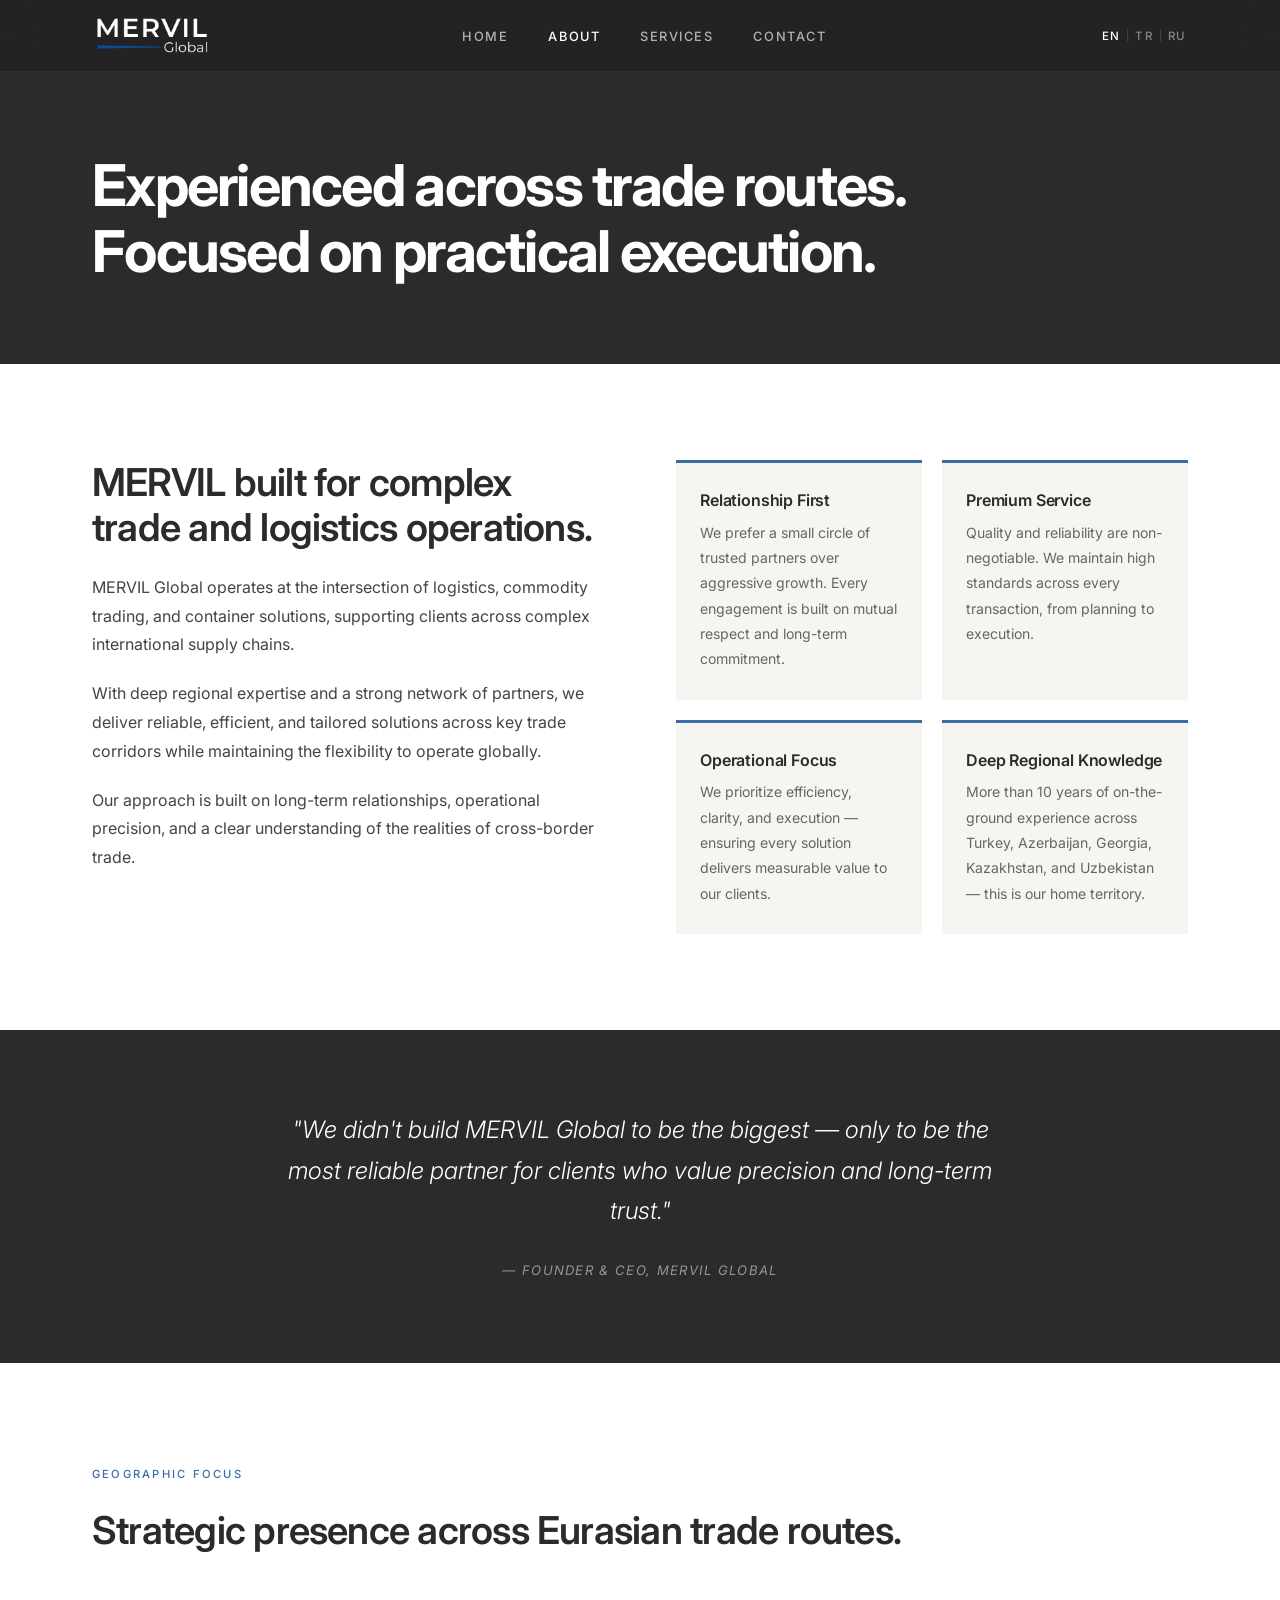
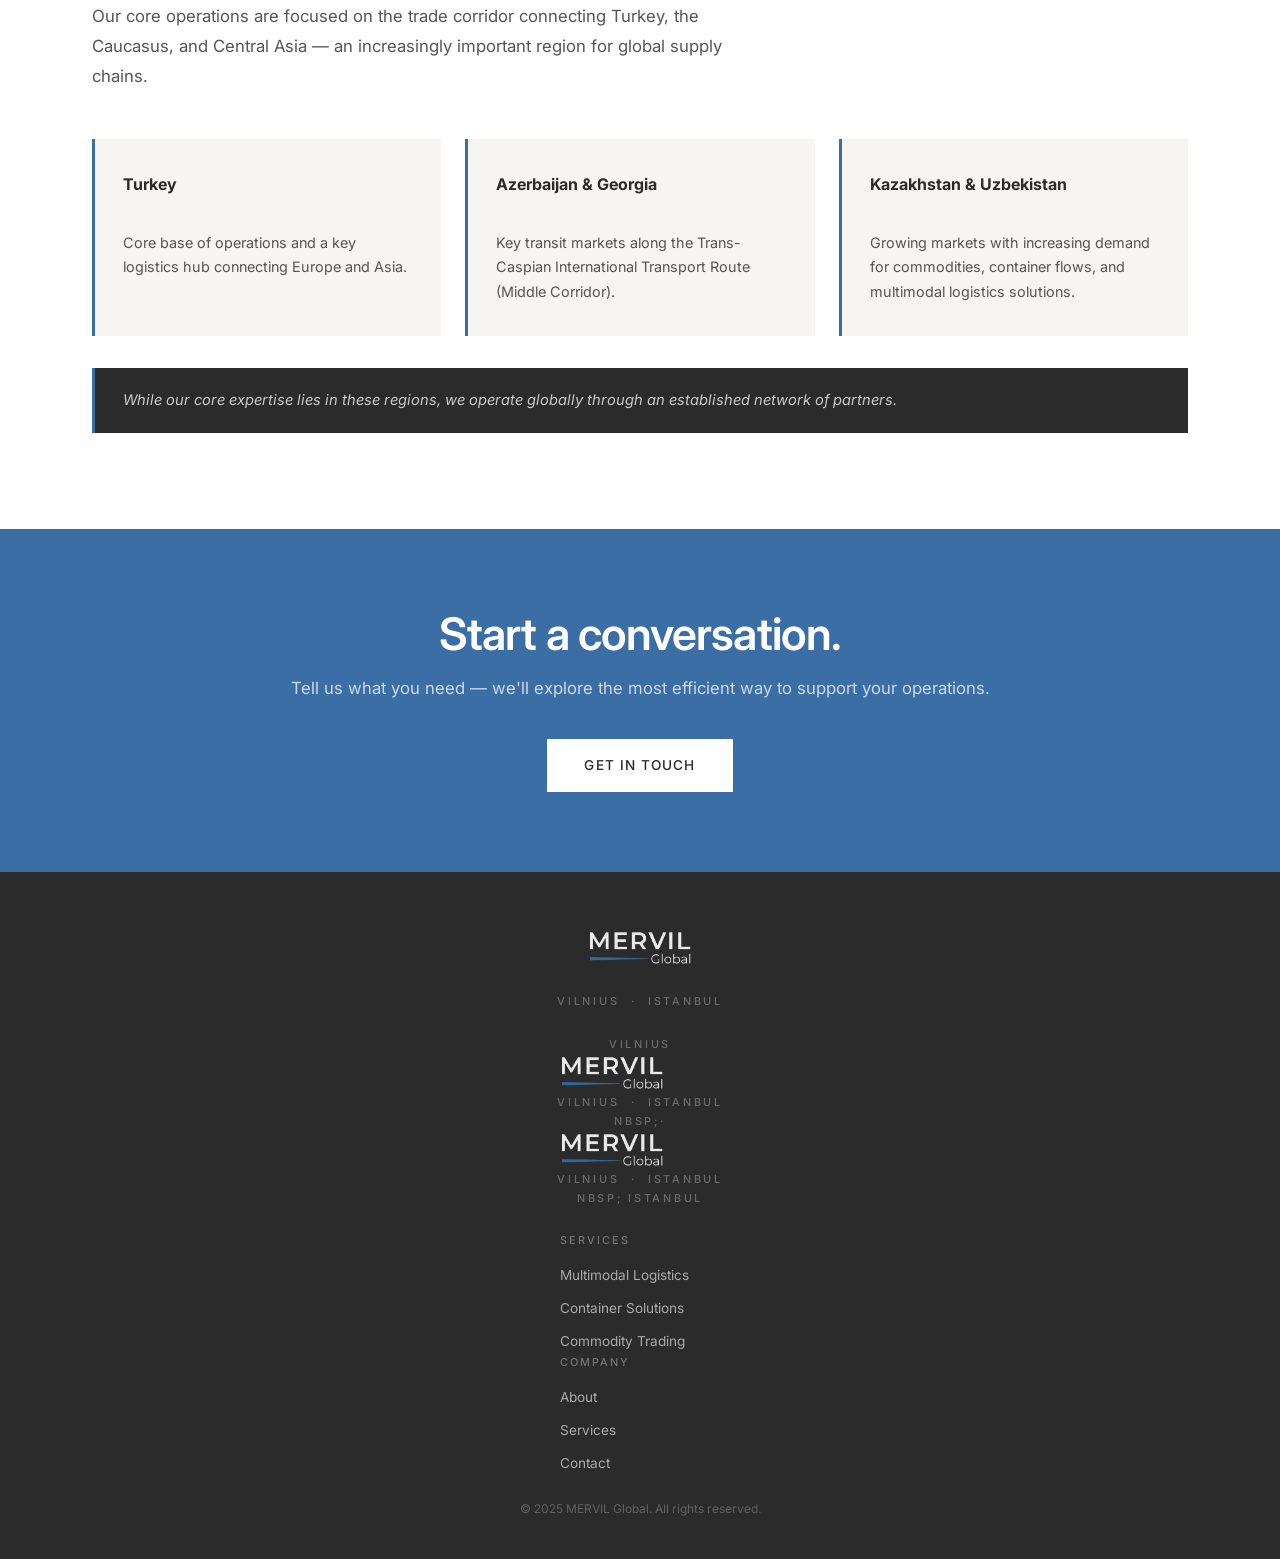
==== commit d5513396: "Add files via upload" ====
--- a/about.html
+++ b/about.html
@@ -101,6 +101,10 @@
   <footer class="footer">
     <div class="container footer__inner">
       <a href="index.html" class="footer__logo"><img src="logo.png" alt="MERVIL Global" /></a>
+      <div class="footer__locations">Vilnius &nbsp;&middot;&nbsp; Istanbul</div>
+      <div class="footer__locations">Vilnius <a href="index.html" class="footer__logo"><img src="logo.png" alt="MERVIL Global" /></a>
+      <div class="footer__locations">Vilnius &nbsp;&middot;&nbsp; Istanbul</div>nbsp;·<a href="index.html" class="footer__logo"><img src="logo.png" alt="MERVIL Global" /></a>
+      <div class="footer__locations">Vilnius &nbsp;&middot;&nbsp; Istanbul</div>nbsp; Istanbul</div>
       <div class="footer__cols">
         <div class="footer__col">
           <span class="footer__col-title" data-i18n="footer_svc_title">Services</span>
--- a/style.css
+++ b/style.css
@@ -477,7 +477,13 @@
   mix-blend-mode: screen;
   opacity: 0.9;
 }
-.footer__tagline {
+.footer__locations {
+  font-size: 0.68rem;
+  font-weight: 500;
+  letter-spacing: 0.25em;
+  text-transform: uppercase;
+  color: rgba(255,255,255,0.3);
+}
   font-size: 0.72rem;
   letter-spacing: 0.2em;
   text-transform: uppercase;
@@ -734,6 +740,11 @@
   transition: color var(--transition);
 }
 a.contact-item__val:hover { color: var(--blue); }
+.contact-item__val--locations {
+  font-weight: 500;
+  letter-spacing: 0.04em;
+  color: var(--charcoal);
+}
 .contact-note {
   padding: 20px 24px;
   background: var(--off-white);
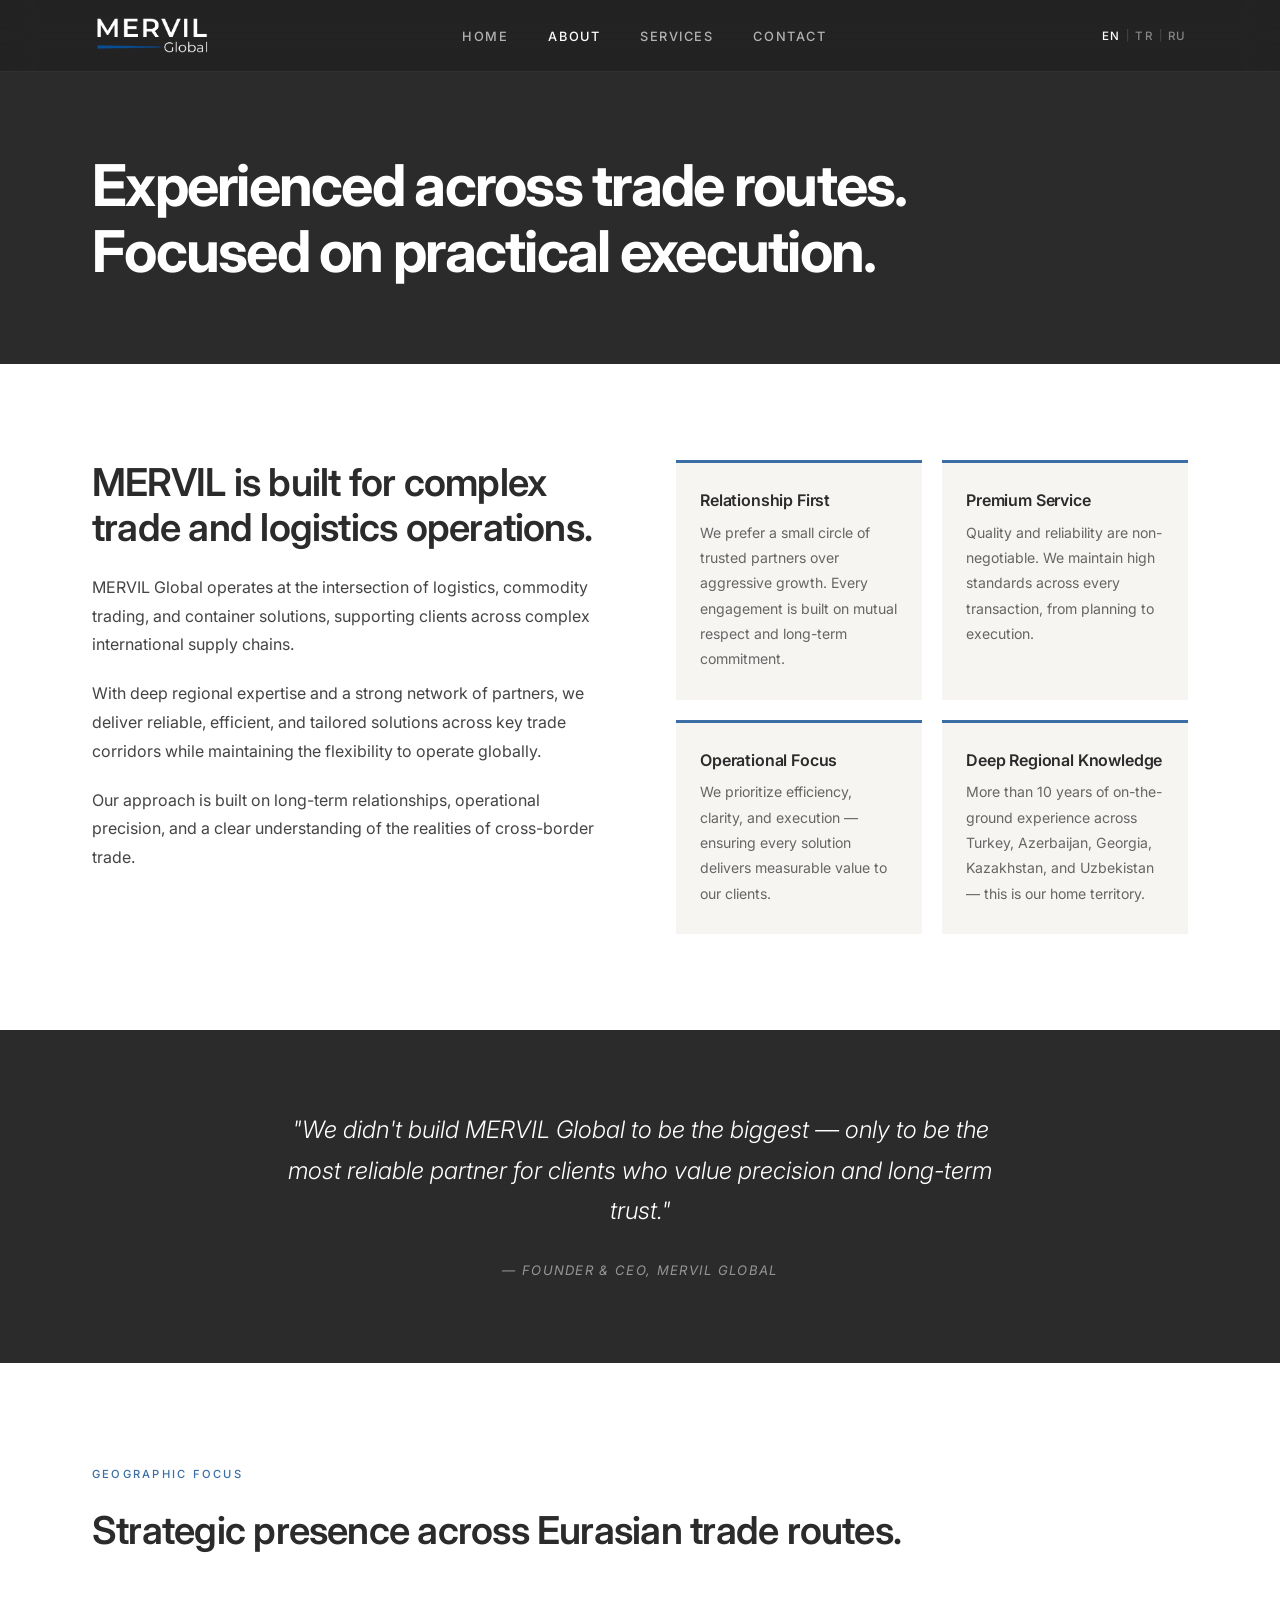
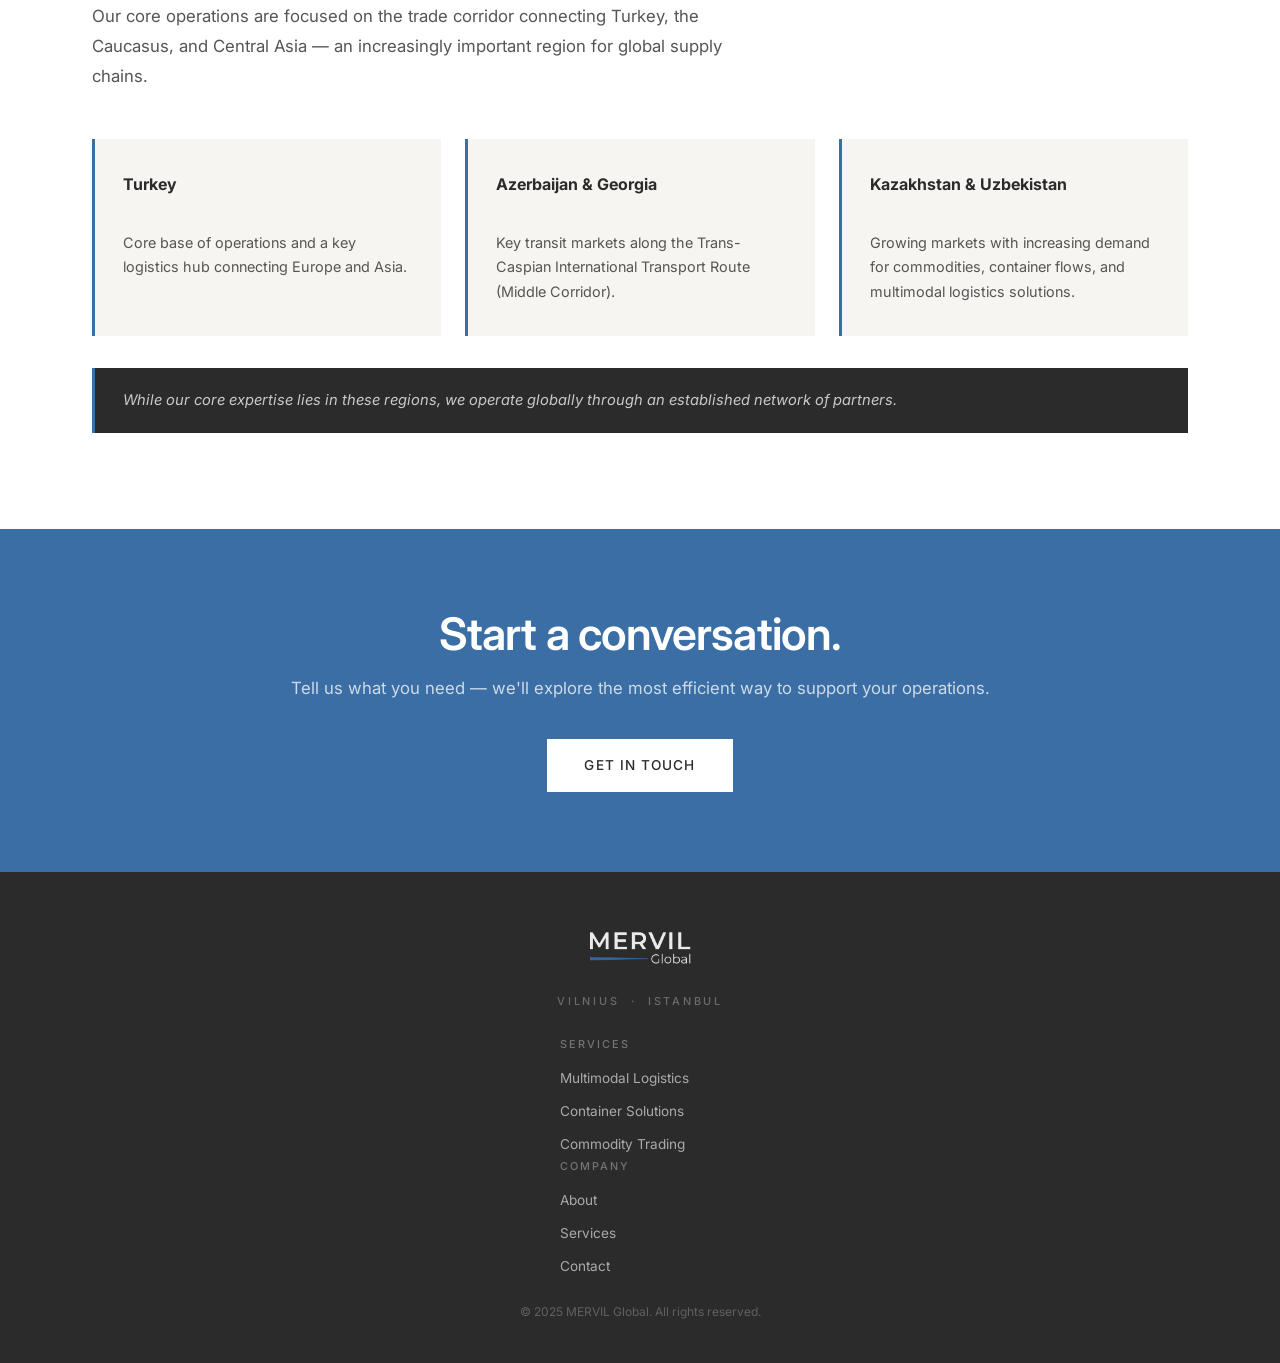
==== commit 47602da2: "Add files via upload" ====
--- a/about.html
+++ b/about.html
@@ -41,7 +41,7 @@
   <section class="story section">
     <div class="container story__inner">
       <div class="story__text">
-        <h2 data-i18n="about_story_title">MERVIL built for complex trade and logistics operations.</h2>
+        <h2 data-i18n="about_story_title">MERVIL is built for complex trade and logistics operations.</h2>
         <p data-i18n="about_story_p1">MERVIL Global operates at the intersection of logistics, commodity trading, and container solutions, supporting clients across complex international supply chains.</p>
         <p data-i18n="about_story_p2">With deep regional expertise and a strong network of partners, we deliver reliable, efficient, and tailored solutions across key trade corridors while maintaining the flexibility to operate globally.</p>
         <p data-i18n="about_story_p3">Our approach is built on long-term relationships, operational precision, and a clear understanding of the realities of cross-border trade.</p>
@@ -102,9 +102,6 @@
     <div class="container footer__inner">
       <a href="index.html" class="footer__logo"><img src="logo.png" alt="MERVIL Global" /></a>
       <div class="footer__locations">Vilnius &nbsp;&middot;&nbsp; Istanbul</div>
-      <div class="footer__locations">Vilnius <a href="index.html" class="footer__logo"><img src="logo.png" alt="MERVIL Global" /></a>
-      <div class="footer__locations">Vilnius &nbsp;&middot;&nbsp; Istanbul</div>nbsp;·<a href="index.html" class="footer__logo"><img src="logo.png" alt="MERVIL Global" /></a>
-      <div class="footer__locations">Vilnius &nbsp;&middot;&nbsp; Istanbul</div>nbsp; Istanbul</div>
       <div class="footer__cols">
         <div class="footer__col">
           <span class="footer__col-title" data-i18n="footer_svc_title">Services</span>
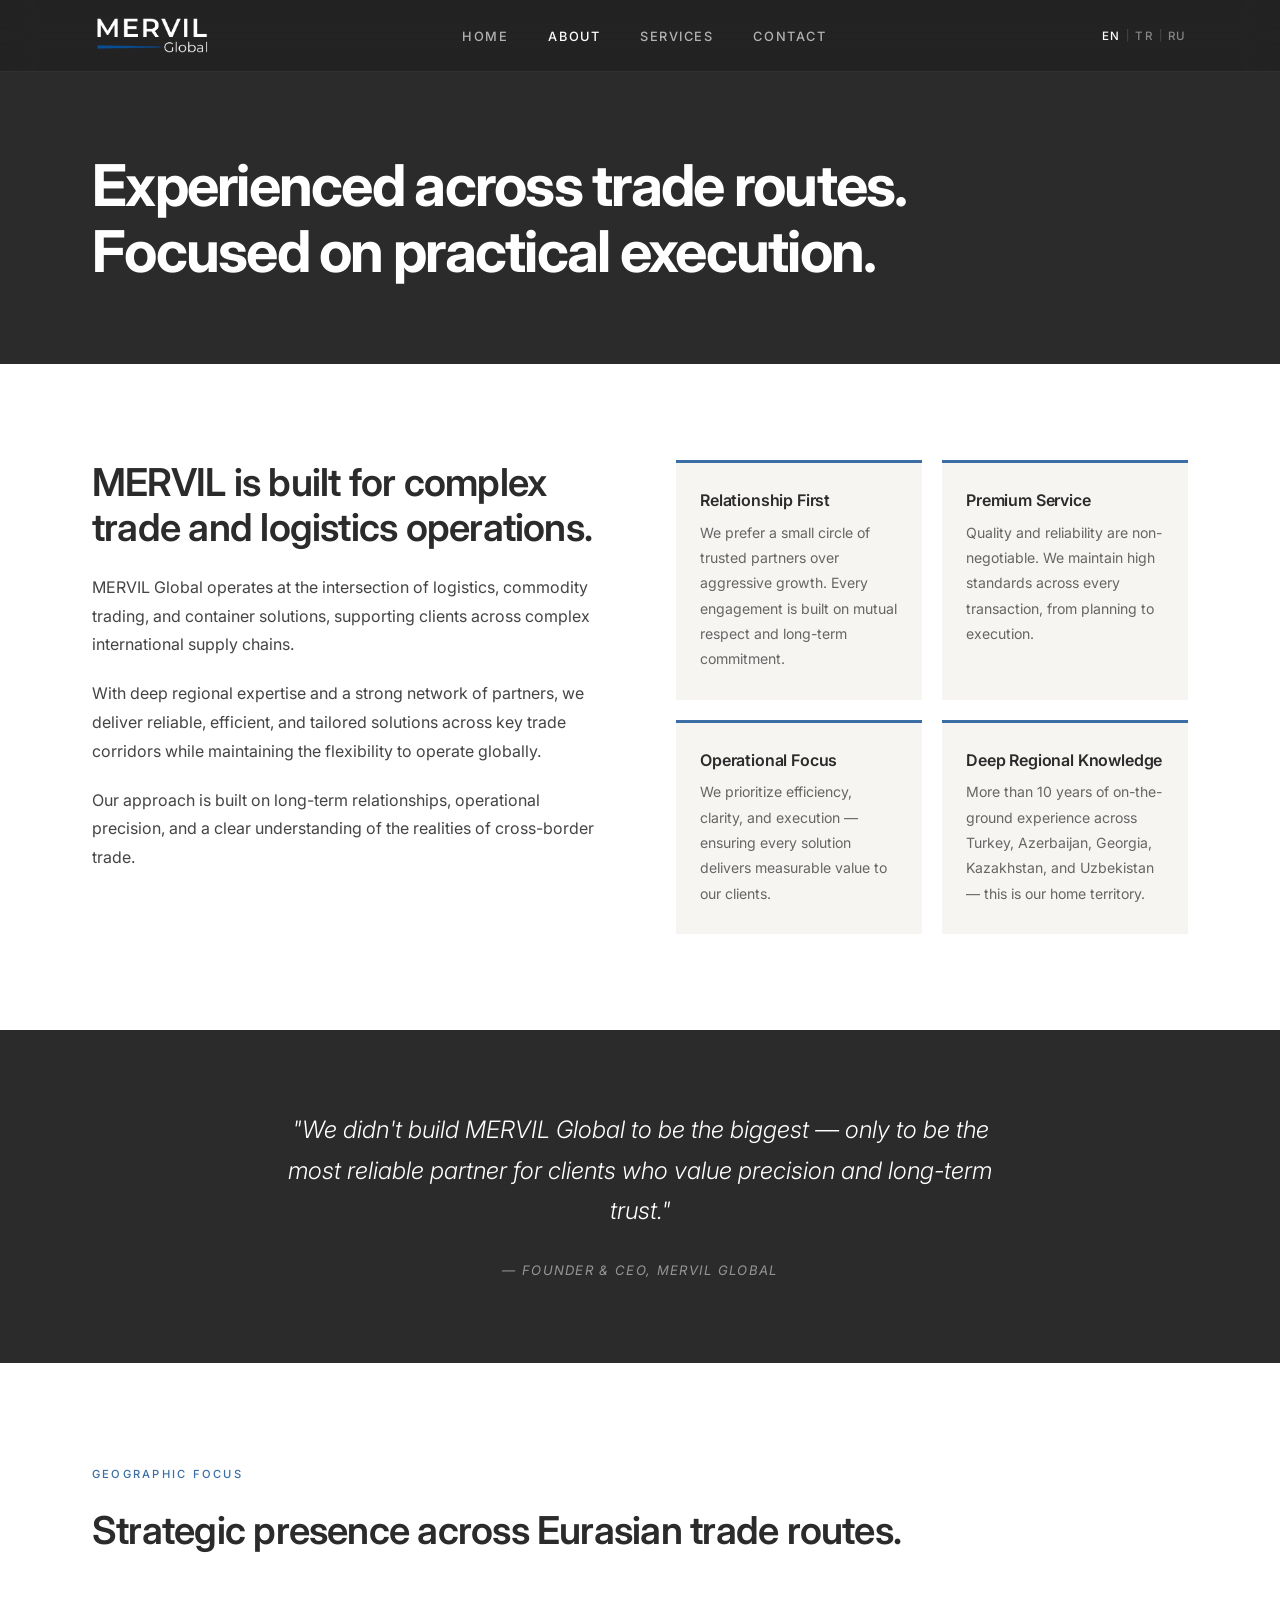
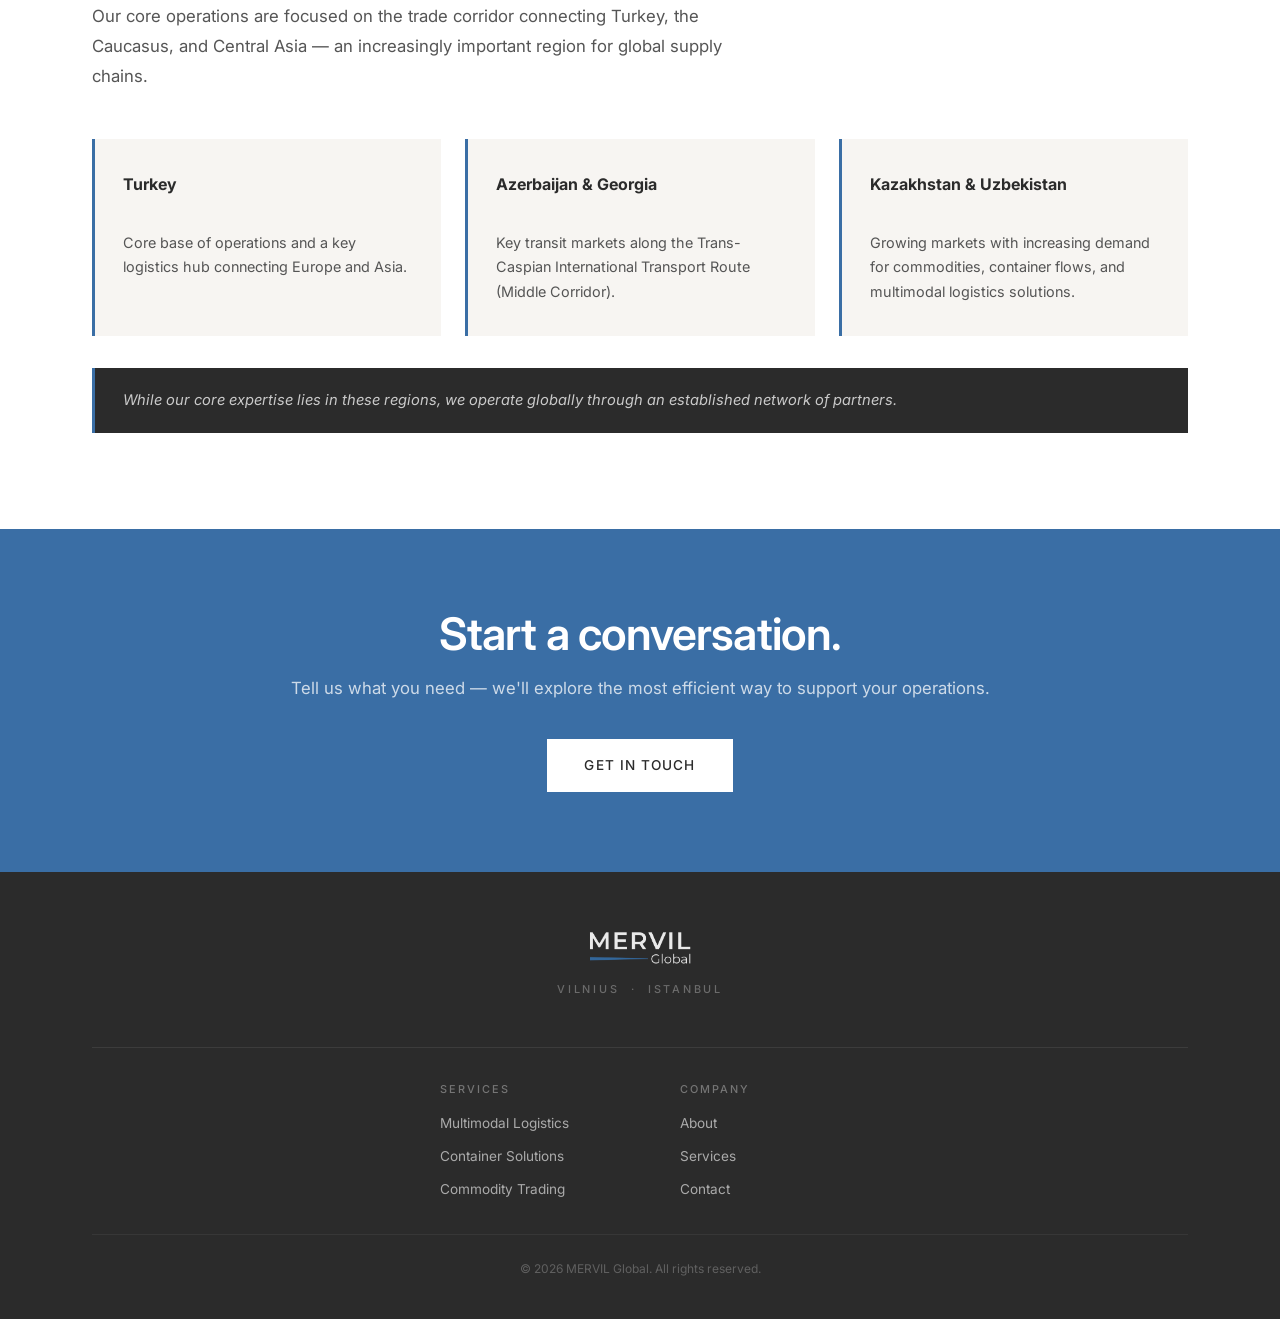
==== commit ba6427e5: "Add files via upload" ====
--- a/about.html
+++ b/about.html
@@ -116,7 +116,7 @@
           <a href="contact.html" data-i18n="footer_contact">Contact</a>
         </div>
       </div>
-      <div class="footer__copy" data-i18n="footer_copy">© 2025 MERVIL Global. All rights reserved.</div>
+      <div class="footer__copy" data-i18n="footer_copy">© 2026 MERVIL Global. All rights reserved.</div>
     </div>
   </footer>
   <script src="i18n.js"></script>
--- a/style.css
+++ b/style.css
@@ -467,7 +467,7 @@
   display: flex;
   flex-direction: column;
   align-items: center;
-  gap: 24px;
+  gap: 0;
   text-align: center;
 }
 .footer__logo img {
@@ -483,19 +483,16 @@
   letter-spacing: 0.25em;
   text-transform: uppercase;
   color: rgba(255,255,255,0.3);
-}
-  font-size: 0.72rem;
-  letter-spacing: 0.2em;
-  text-transform: uppercase;
-  color: rgba(255,255,255,0.35);
+  margin-top: 12px;
 }
 .footer__cols {
   display: flex;
-  gap: 64px;
-  margin: 8px 0;
+  gap: 80px;
+  margin-top: 48px;
+  padding-top: 32px;
   border-top: 1px solid rgba(255,255,255,0.08);
-  border-bottom: 1px solid rgba(255,255,255,0.08);
-  padding: 24px 0;
+  width: 100%;
+  justify-content: center;
 }
 .footer__col {
   display: flex;
@@ -521,6 +518,11 @@
 .footer__copy {
   font-size: 0.75rem;
   color: rgba(255,255,255,0.25);
+  margin-top: 32px;
+  padding-top: 24px;
+  border-top: 1px solid rgba(255,255,255,0.06);
+  width: 100%;
+  text-align: center;
 }
 
 /* ── WHY US ── */
